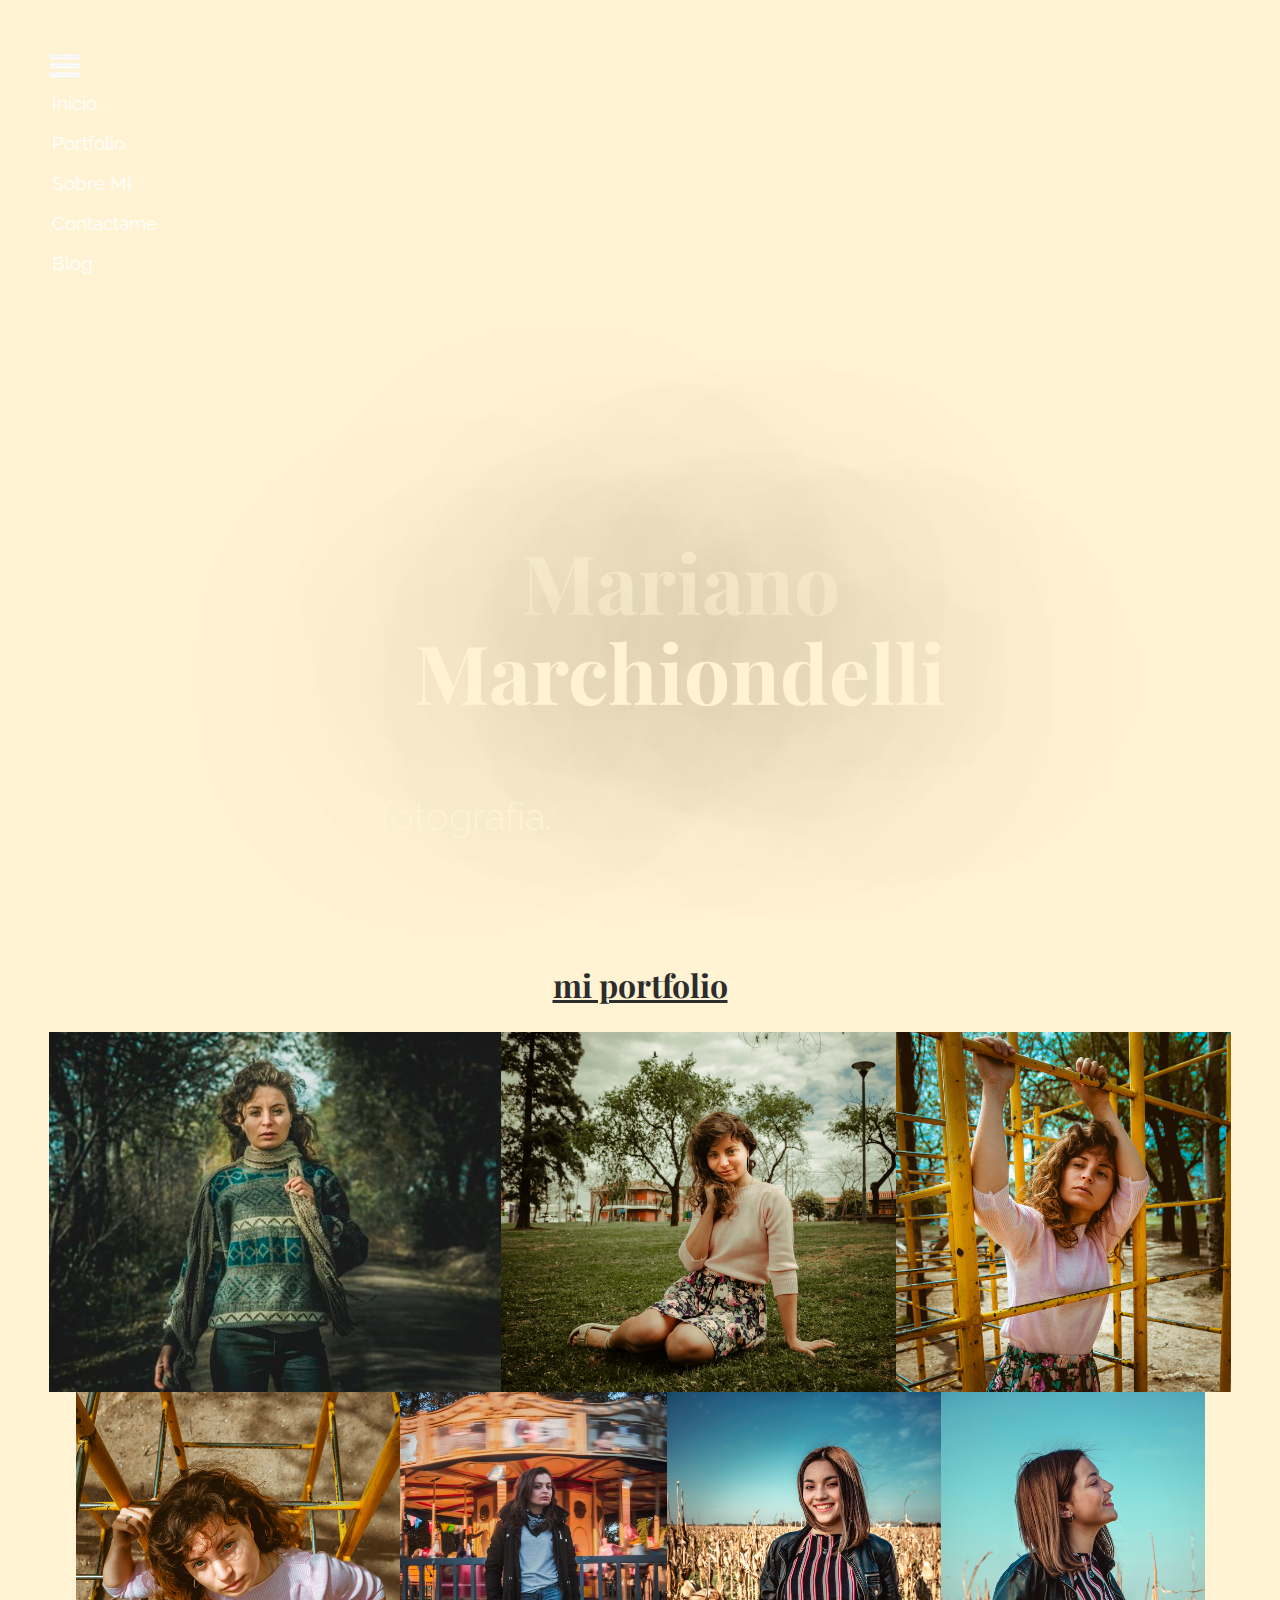
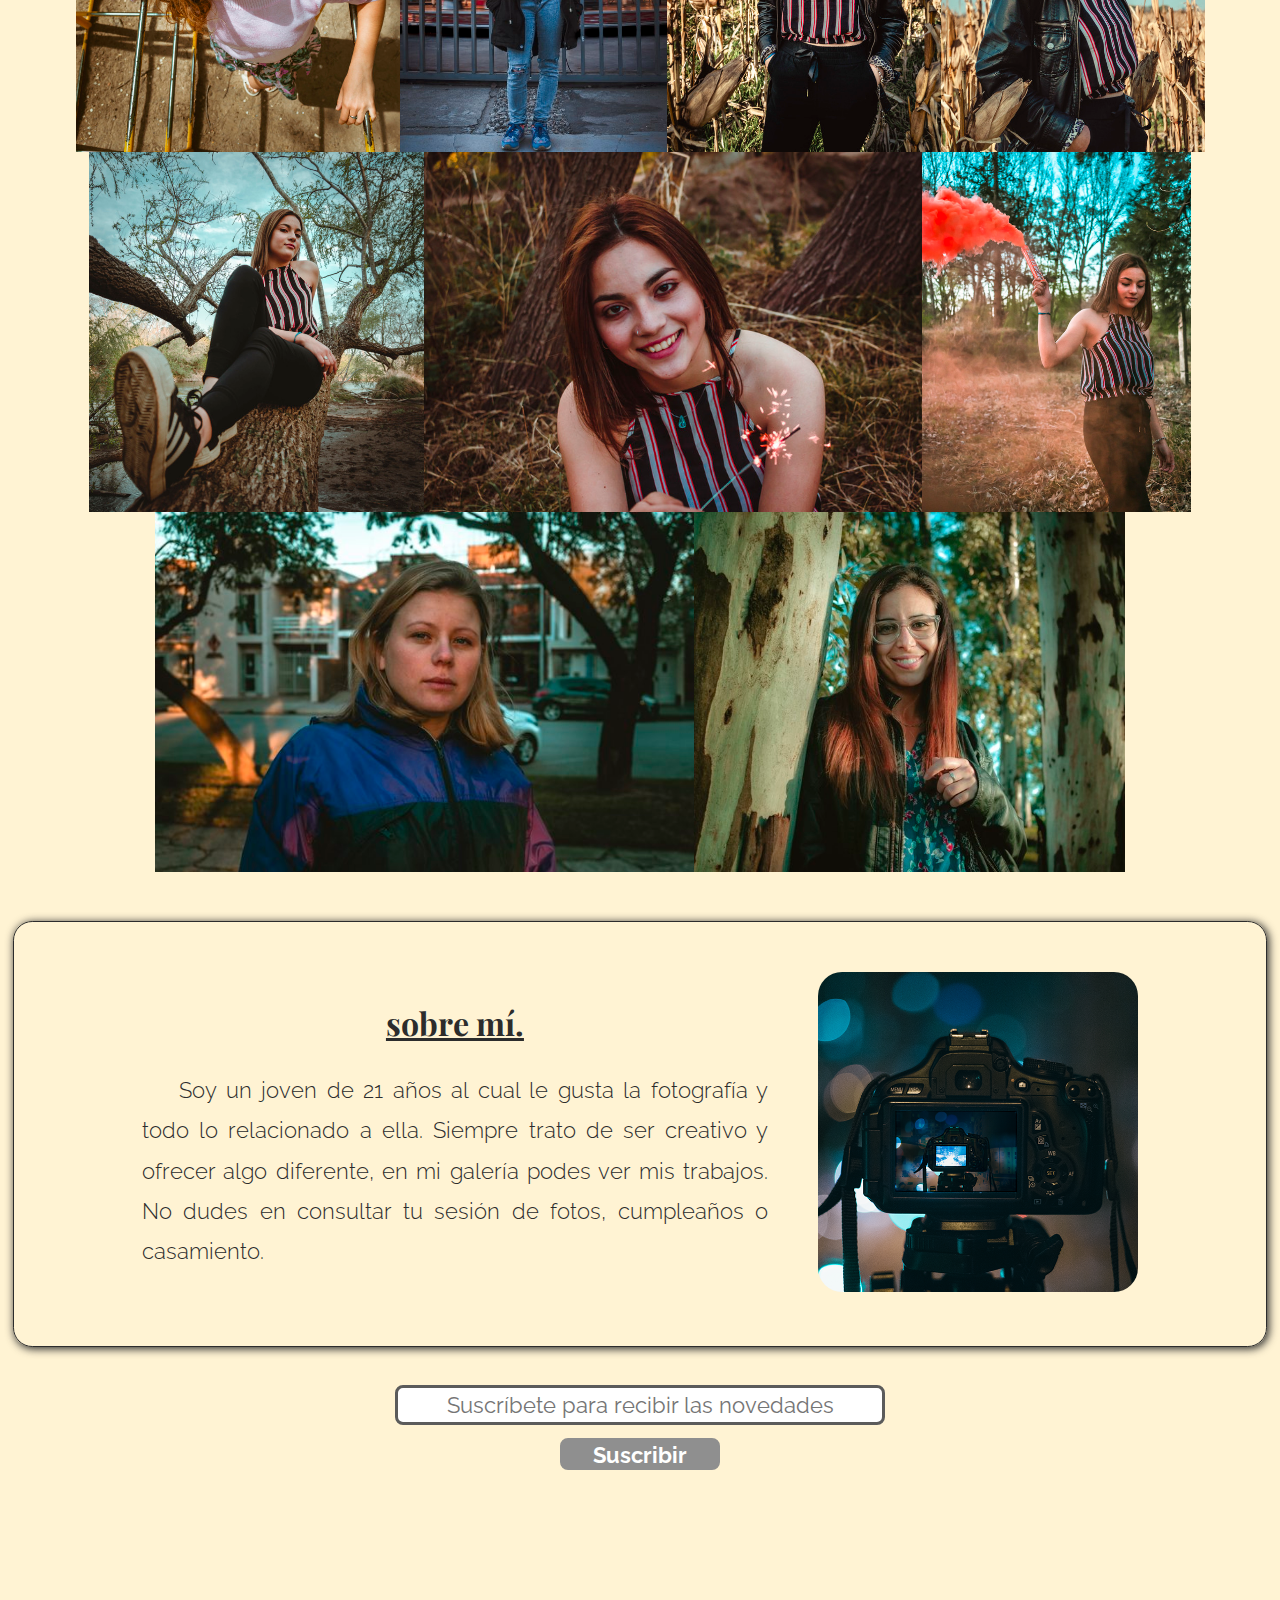
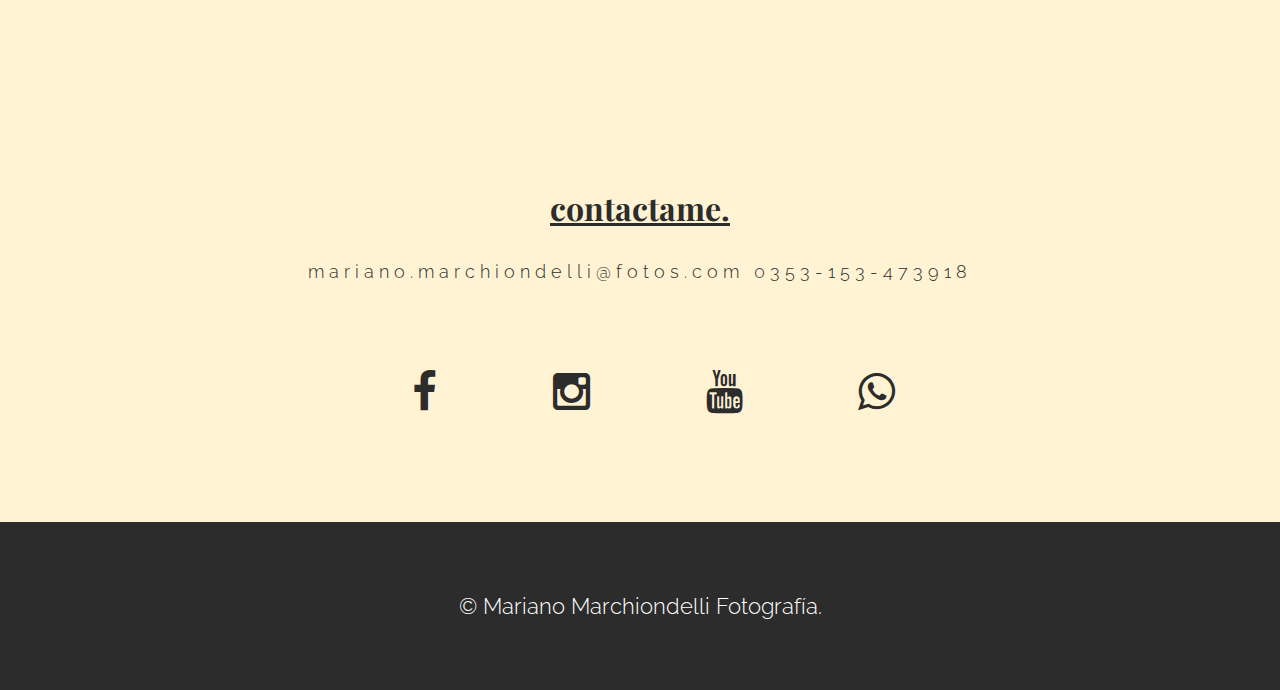
==== index.html @ 7f1e3f8c "my first commit" ====
<!DOCTYPE html> 
<html lang="en">
<head>
	<meta charset="utf-8" />
	<meta http-equiv="X-UA-Compatible" content="IE=edge">
	<meta name="viewport" content="width=device-width, initial-scale=1">
	<title>Marchiondelli Fotos</title>
	<link rel="stylesheet" type="text/css" href="style.css" />	
	<link href="css/font-awesome.min.css" rel="stylesheet"/>
	<link rel="shortcut icon" type="image/png" href="img/camera-icon.png"/>
</head>
<body>
	<section class="intro">
		<nav>
			<a href="#" id="menu-icon"></a>
			<ul>
				<li><a href="#home">Inicio</a></li>
				<li><a href="#port">Portfolio</a></li>
				<li><a href="#about">Sobre Mí</a></li>
				<li><a href="#contact">Contactame</a></li>
				<li><a href="#blog">Blog</a></li>
			</ul>
		</nav>
		<div class="inner">
			<div class="content">
				<h1>Mariano Marchiondelli</h1>
				<p>fotografía.</p>
			</div>
		</div>
	</section>
	<div class="clearfix"></div>
	<a name="port"></a>
	<h2>mi portfolio</h2>
	<div class="port">
		<section class="one-third-port">
			<a href="./Fotos/flor-1.jpg" target="_blank">
				<img src="./img/flor-1.jpg">
			</a>
		</section>
		<section class="one-third-port">
			<a href="./Fotos/flor-2.jpg" target="_blank">
				<img src="./img/flor-2.jpg">
			</a>
		</section>
		<section class="one-third-port">
			<a href="./Fotos/flor-3.jpg" target="_blank">
				<img src="./img/flor-3.jpg">
			</a>
		</section>
		<section class="one-third-port">
			<a href="./Fotos/flor-4.jpg" target="_blank">
				<img src="./img/flor-4.jpg">
			</a>
		</section>
		<section class="one-third-port">
			<a href="./Fotos/juli-1.jpg" target="_blank">
				<img src="./img/juli-1.jpg">
			</a>
		</section>
		<section class="one-third-port">
			<a href="./Fotos/colo-1.jpg" target="_blank">
				<img src="./img/colo-1.jpg">
			</a>
		</section>
		<section class="one-third-port">
			<a href="./Fotos/colo-2.jpg" target="_blank">
				<img src="./img/colo-2.jpg">
			</a>
		</section>
		<section class="one-third-port">
			<a href="./Fotos/colo-3.jpg" target="_blank">
				<img src="./img/colo-3.jpg">
			</a>
		</section>
		<section class="one-third-port">
			<a href="./Fotos/colo-4.jpg" target="_blank">
				<img src="./img/colo-4.jpg">
			</a>
		</section>
		<section class="one-third-port">
			<a href="./Fotos/colo-5.jpg" target="_blank">
				<img src="./img/colo-5.jpg">
			</a>
		</section>
		<section class="one-third-port">
			<a href="./Fotos/Yacky-1.jpg" target="_blank">
				<img src="./img/Yacky-1.jpg">
			</a>
		</section>
		<section class="one-third-port">
			<a href="./Fotos/lali-1.jpg" target="_blank">
				<img src="./img/lali-1.jpg">
			</a>
		</section>
	</div>
		<div class="clearfix"></div>
	<a name="about"></a>
	<div class="about"> 
		<section class="left-col">
			<h2>sobre mí.</h2>
			<p style="text-indent: 6%">Soy un joven de 21 años al cual le gusta la fotografía y todo lo relacionado a ella. Siempre trato de ser creativo y ofrecer algo diferente, en mi galería podes ver mis trabajos. No dudes en consultar tu sesión de fotos, cumpleaños o casamiento.</p>
		</section>
		<section class="sidebar">
			<img src=".\img\photography-2.png">
		</section>
	</div>

		<!-- Begin Mailchimp Signup Form -->
		
	<div class="formulario" id="mc_embed_signup">
		<form action="https://github.us18.list-manage.com/subscribe/post?u=84b46b2d395d38ef30db577af&amp;id=04b59bb161" method="post" id="mc-embedded-subscribe-form" name="mc-embedded-subscribe-form" class="validate" target="_blank" novalidate>
		    <div id="mc_embed_signup_scroll">
			
				<div class="mc-field-group flex">
					<label for="mce-EMAIL"></label>
					<input type="email" value="" placeholder="Suscríbete para recibir las novedades" name="EMAIL" class="required email" id="mce-EMAIL">
				</div>
				<div id="mce-responses" class="clear">
					<div class="response" id="mce-error-response" style="display:none"></div>
					<div class="response" id="mce-success-response" style="display:none"></div>
				</div>   
				 <!-- real people should not fill this in and expect good things - do not remove this or risk form bot signups-->
			    <div style="position: absolute; left: -5000px;" aria-hidden="true">
			    	<input type="text" name="b_84b46b2d395d38ef30db577af_04b59bb161" tabindex="-1" value="">
			    </div>
		    	<div class="clear flex">
		    		<input type="submit" value="Suscribir" name="subscribe" id="mc-embedded-subscribe" class="button">
		    	</div>
	    	</div>
		</form>
	</div>

<!--End mc_embed_signup-->

	<div class="clearfix"></div>
	<a name="contact"></a>
		<section class="parallax">
			<div class="parallax-inner"></div>
		</section>
	<div class="clearfix"></div>
	<h2>contactame.</h2>
	<section class="contact">
		<p><a href="mailto:mariano.marchiondelli@fotografia.com">mariano.marchiondelli@fotos.com</a> <br class="break"> 0353-153-473918</p>		
	</section>
	<div class="clearfix"></div>
	<footer>
		<ul class="social">
			<li><a href="https://www.facebook.com/MarianoMarchiondelliFotografia/" target="_blank"><i class="fa fa-facebook"></i></a></li>
			<li><a href="https://www.instagram.com/mariano.marchiondelli_ph/" target="_blank"><i class="fa fa-instagram"></i></a></li>
			<li><a href=""><i class="fa fa-youtube"></i></a></li>
			<li><a href="https://api.whatsapp.com/send?phone=+5493515929043&text=Consulta%20Fotografia"><i class="fa fa-whatsapp"></i></a></li>
		</ul>		
	</footer>
	<footer class="second">
		<p>&copy; Mariano Marchiondelli Fotografía.</p>
	</footer>
</body>
</html>
---- style.css ----
@import url('https://fonts.googleapis.com/css?family=Raleway');
@import url('https://fonts.googleapis.com/css?family=Playfair+Display:400,700');

html, body {
	margin: 0;
	padding: 0;
	height:100%;
	width: 100%;
	background-color: #fff3d3;
}
h2 {
	font-family: 'Playfair Display', serif;
	font-size: 200%;
	font-weight: 700;
	color: #2c2c2c;
	text-align: center;
	text-decoration: underline;
}
p {
	font-family: 'Raleway', serif;
	color: #2c2c2c;
	font-size: 140%;
	line-height: 180%;
	text-align: justify;
	font-weight: 300;
}
img {
	text-align: center;
	max-width: 100%;
	height: auto;
	width: auto;	
}
.intro {
	height: 100%;
	width: 100%;
	margin: auto;
	background: url('./Fotos/lali-2.jpg') no-repeat 50% 50%/cover;
	display: table;
	top: 0;
}
.intro .inner {
	display: table-cell;
	vertical-align: bottom;
	width: 100%;
	max-width: none;
}
.content {
	max-width: 600px;
	margin: auto;
}
h1 {
	font-family: 'Playfair Display', serif;
	font-size: 300%;
	font-weight: 700;
	color: #fff3d3;
	text-align: center;
	padding: 2%;
	text-shadow: 0px 0px 250px #000;
}
.content p {
	color: #fff3d3;	
}
.inner {
	max-width: 600px;
	margin: auto;
	font-size: 170%;
	line-height: 1.1;
	padding: 10px;
}
	/*---Barra de navegación---*/
nav {
	float: left;
	padding: 5% 5% 0 0;
	height: 50px;
}
nav ul {
	list-style: none;
	float: left;
}
nav ul li {
	font-family: 'Raleway', serif;
	font-size: 120%;
}
nav ul li a {
	color: #fff;
	text-decoration: none;	
}
nav ul li a:hover {
	text-decoration: underline;
}
nav ul, nav:active ul {
	display: none;
	left: 45px;
	top: 60px;
	padding: 8px 0;
	width: 20%;
	z-index: 1000;
}
nav li {
	width: 100%;
	padding: 8px 0 10px 7px;
	margin: 0;
}
nav:hover ul {
	display: block;
	position: absolute;
}
#menu-icon {
	width: 30px;
	height: 26px;
	background: url(img/nav-icon.png) center;
	display: inline-block;
	margin: 50px 0 0 50px;
}
/*---fin del navegador---*/

.port {
	display: flex;
    flex-wrap: wrap;
    justify-content: center;
}
.about {
	display: flex;
    justify-content: center;
    align-items: center;
    border: .1rem solid #2c2c2c;
    border-radius: 1.2rem;
    margin: 1%;
    box-shadow: 0.1rem 0.1rem 0.5rem #2c2c2c
}
.left-col {
	width: 50%;
	margin: 4% 0 4% 4%;	
}
.sidebar {
	margin: 4%;
}
.sidebar img {
	width: auto;
    height: 20rem;
    border-radius: 1.5rem;
}
.one-third-port {
	vertical-align: middle;
	justify-content: center;
}
.one-third-port:hover {
	opacity: .6;
}
.one-third-port a img {
	height: 40vh;
	display: block;
}
.flex {
	display: flex;
	justify-content: center;
}
.email {
	width: 30rem;
    height: 2rem;
    border-radius: .5rem;
    border: .2rem solid #5b5b5b;
    text-align: center;
    margin: 2% 0 1%;
    font-family: 'Raleway';
    font-size: 140%;
}
.button {
	color: #fff;
    width: 10rem;
    height: 2rem;
    border-radius: .5rem;
    border: .2rem solid #8f8f8f;
    text-align: center;
    font-size: 140%;
    background: #8f8f8f;
    font-family: 'Raleway';
    font-weight: 700;
}
.contact p {
	text-align: center;
	letter-spacing: 5px;
	font-size: 110%;
}
.contact a {
	color: #2c2c2c;
	text-decoration: none;
}
.break {
	display: none;
}
.clearfix {
	clear: both;
	height: 4%;
}
.parallax {
	background: url(https://images.pexels.com/photos/699782/pexels-photo-699782.jpeg?auto=compress&cs=tinysrgb&h=650&w=940) repeat fixed 100%;
	opacity: .5;
}
.parallax-inner {
	padding-top: 17%
}
.social {
	list-style: none;
	text-align: center;	
}
.social li {
	display: inline;
}
.social i {
	font-size: 270%;
	margin: 1% 5% 7% 4%;
	color: #2c2c2c;
}
.social i:hover {
	color: #606060;
}
footer.second {
	background-color: #2c2c2c;
}
footer.second p {
	color: #fff;
	text-align: center;
	padding: 5%;
}
@media screen and (max-width: 768px) {
	#menu-icon {
		margin: 26px 0 0 26px;
	}
	nav ul, nav:active ul {
		padding: 8px 0;
		left: 23px;
		top: 34px;
		width: 50%;
	}
	.inner {
		font-size: 120%;
	}
	.content h1 {
		font-size: 180%;
	}
	p {
		font-size: 120%;
	}
	h2 {
		font-size: 160%;
	}
	.about {
		flex-direction: column;
	}
	.left-col {
		width: 96%;
		margin: 0 0 3% 0;
		padding: 0 2%;		
	}
	.sidebar {
		width: 96%;
		margin: 0 auto;
		text-align: center;
	}
	img {
		padding: 2% 0;
	}
	.one-third-port a img {
		height: auto;
	}
	.contact p {
		font-size: .8rem;
	}
}
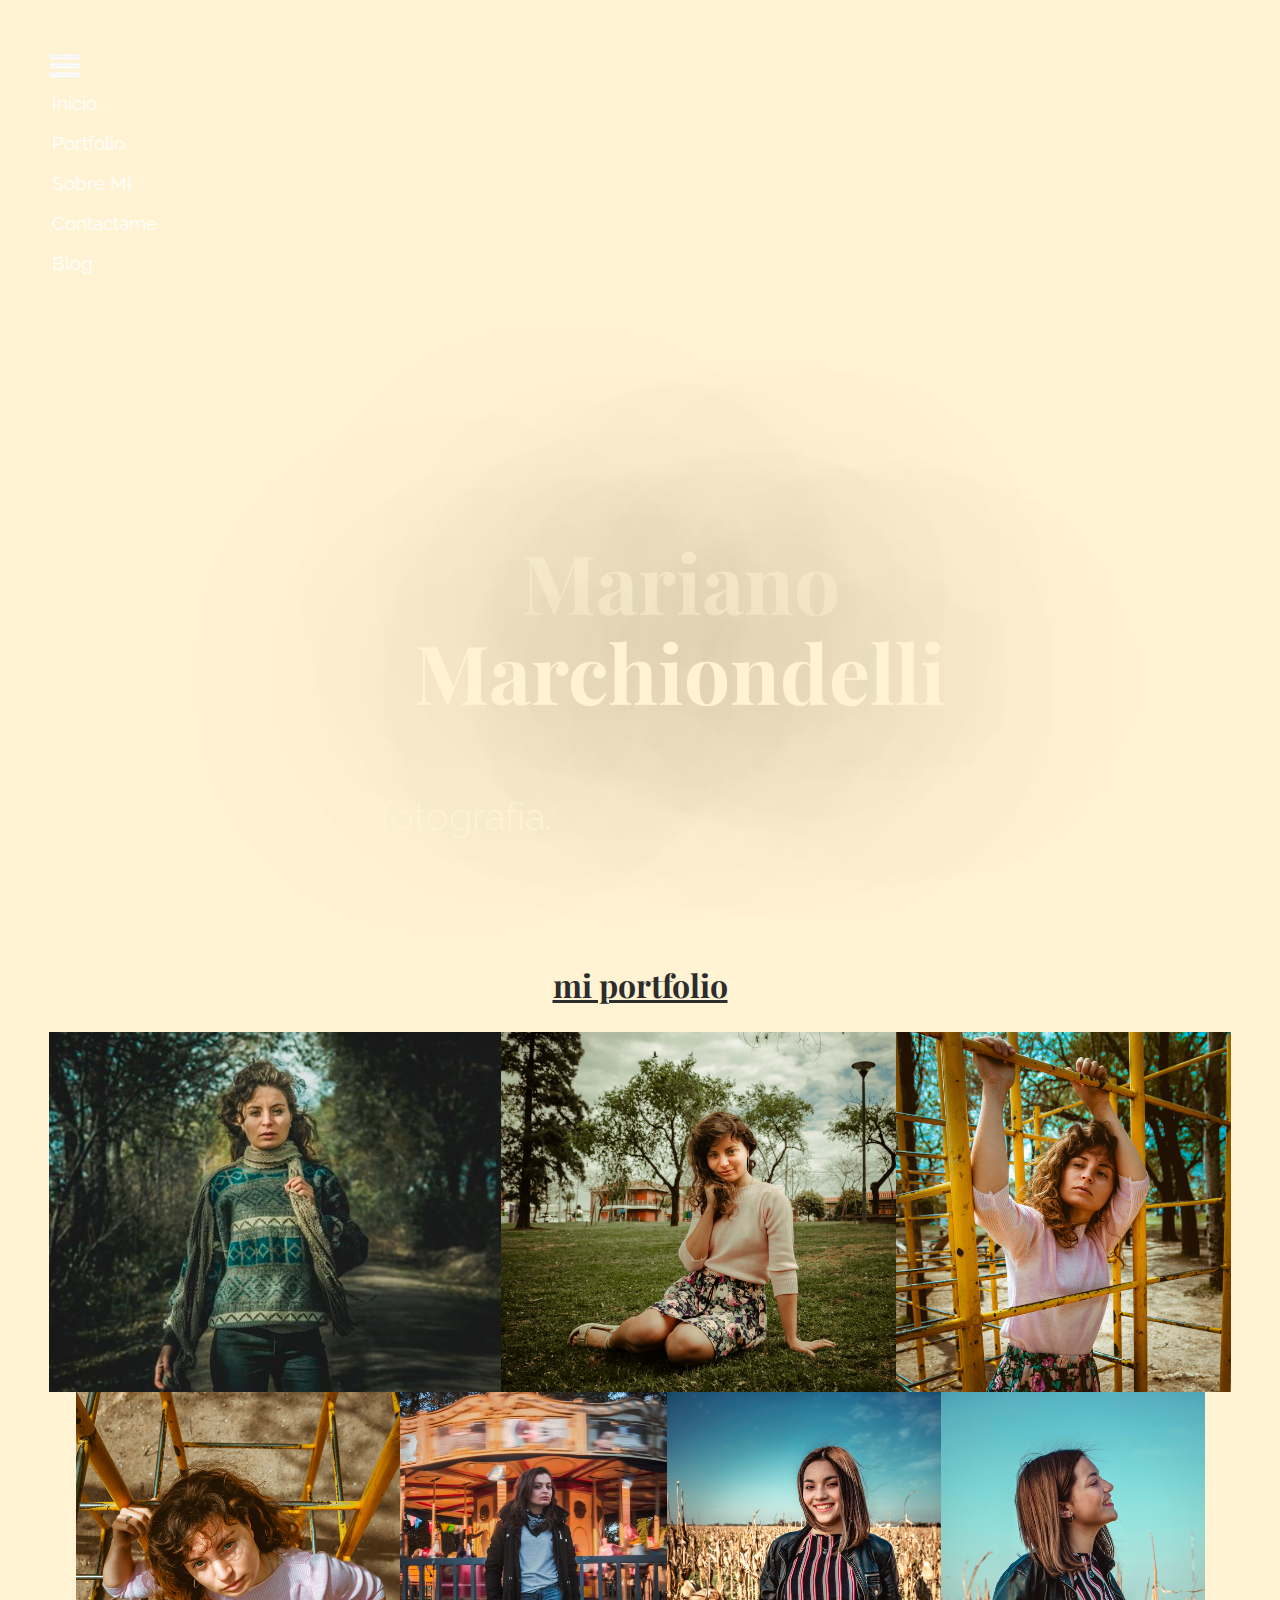
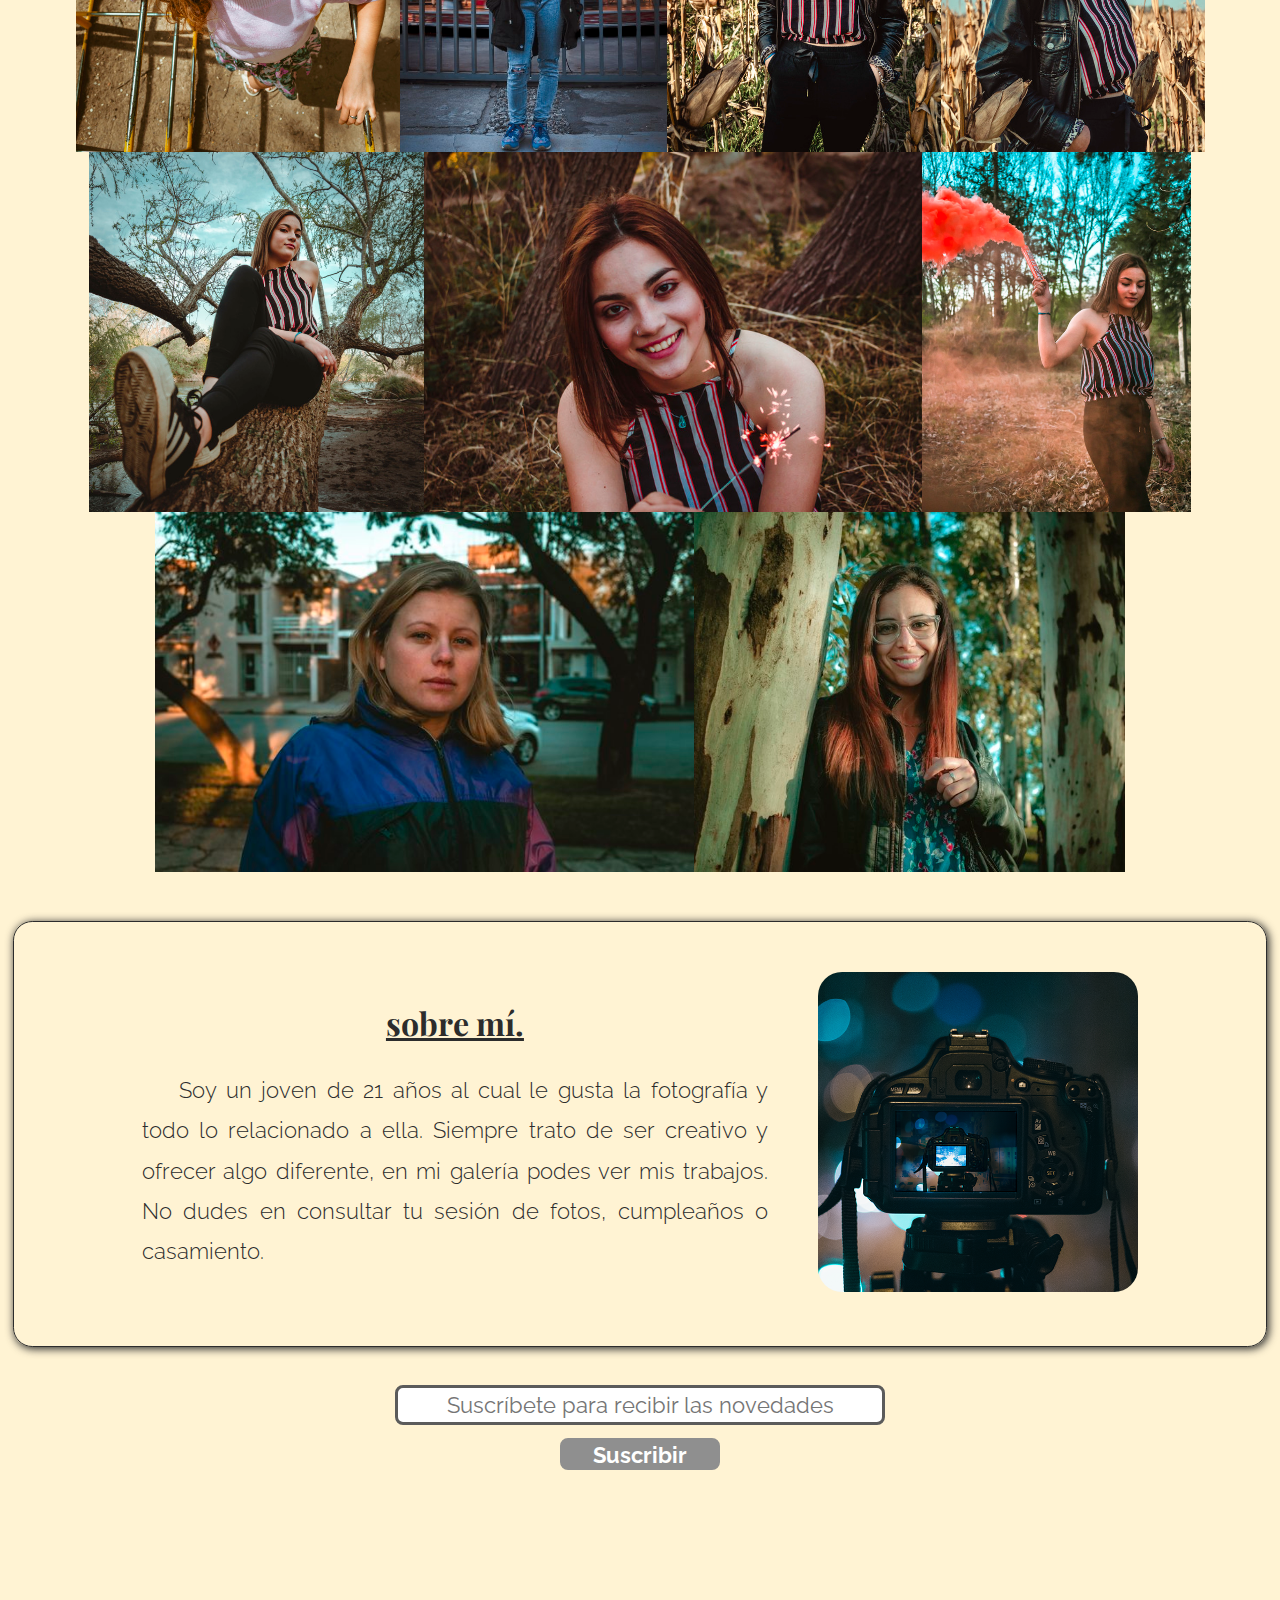
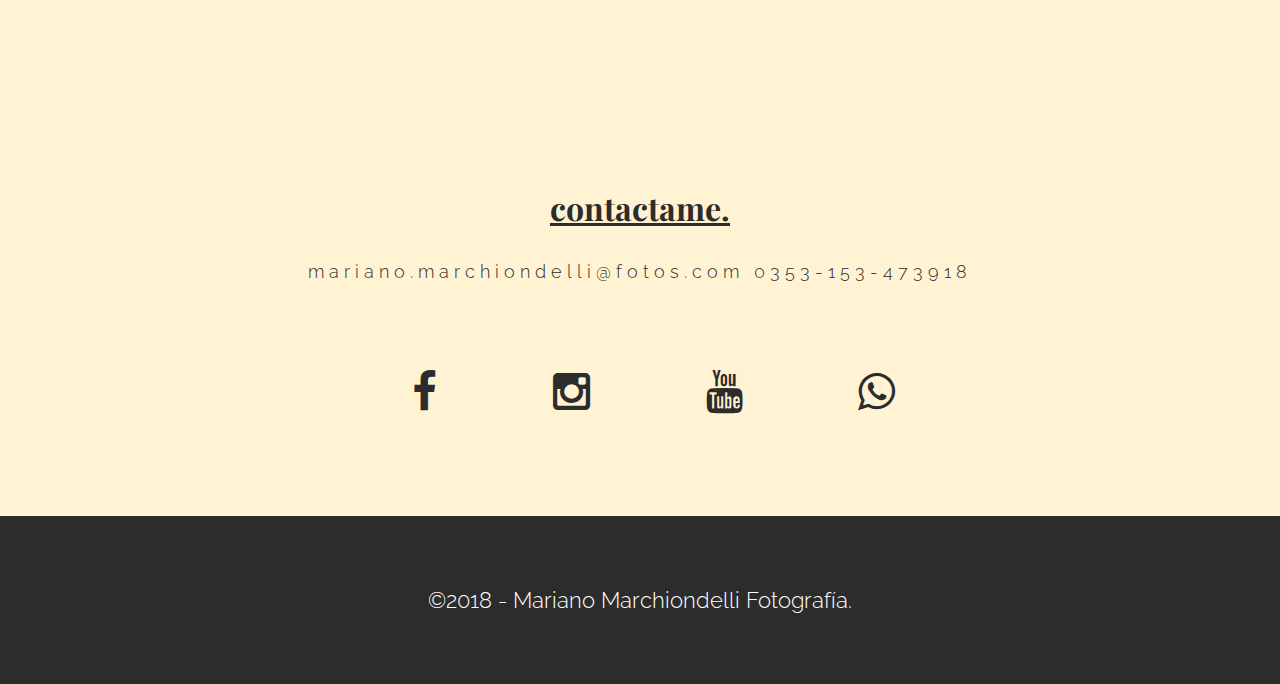
==== commit f0a73f9e: "probando el cosito de wspp" ====
--- a/index.html
+++ b/index.html
@@ -148,11 +148,11 @@
 			<li><a href="https://www.facebook.com/MarianoMarchiondelliFotografia/" target="_blank"><i class="fa fa-facebook"></i></a></li>
 			<li><a href="https://www.instagram.com/mariano.marchiondelli_ph/" target="_blank"><i class="fa fa-instagram"></i></a></li>
 			<li><a href=""><i class="fa fa-youtube"></i></a></li>
-			<li><a href="https://api.whatsapp.com/send?phone=+5493515929043&text=Consulta%20Fotografia"><i class="fa fa-whatsapp"></i></a></li>
+			<li><a href="https://api.whatsapp.com/send?phone=5493533473918&text=Hola%2C%20quisiera%20consultarte%20por%20el%20servicio%20de%20fotografía"><i class="fa fa-whatsapp"></i></a></li>
 		</ul>		
 	</footer>
 	<footer class="second">
-		<p>&copy; Mariano Marchiondelli Fotografía.</p>
+		<p>&copy;2018 - Mariano Marchiondelli Fotografía.</p>
 	</footer>
 </body>
 </html>--- a/style.css
+++ b/style.css
@@ -222,6 +222,7 @@
 	color: #fff;
 	text-align: center;
 	padding: 5%;
+	margin: 0;
 }
 @media screen and (max-width: 768px) {
 	#menu-icon {
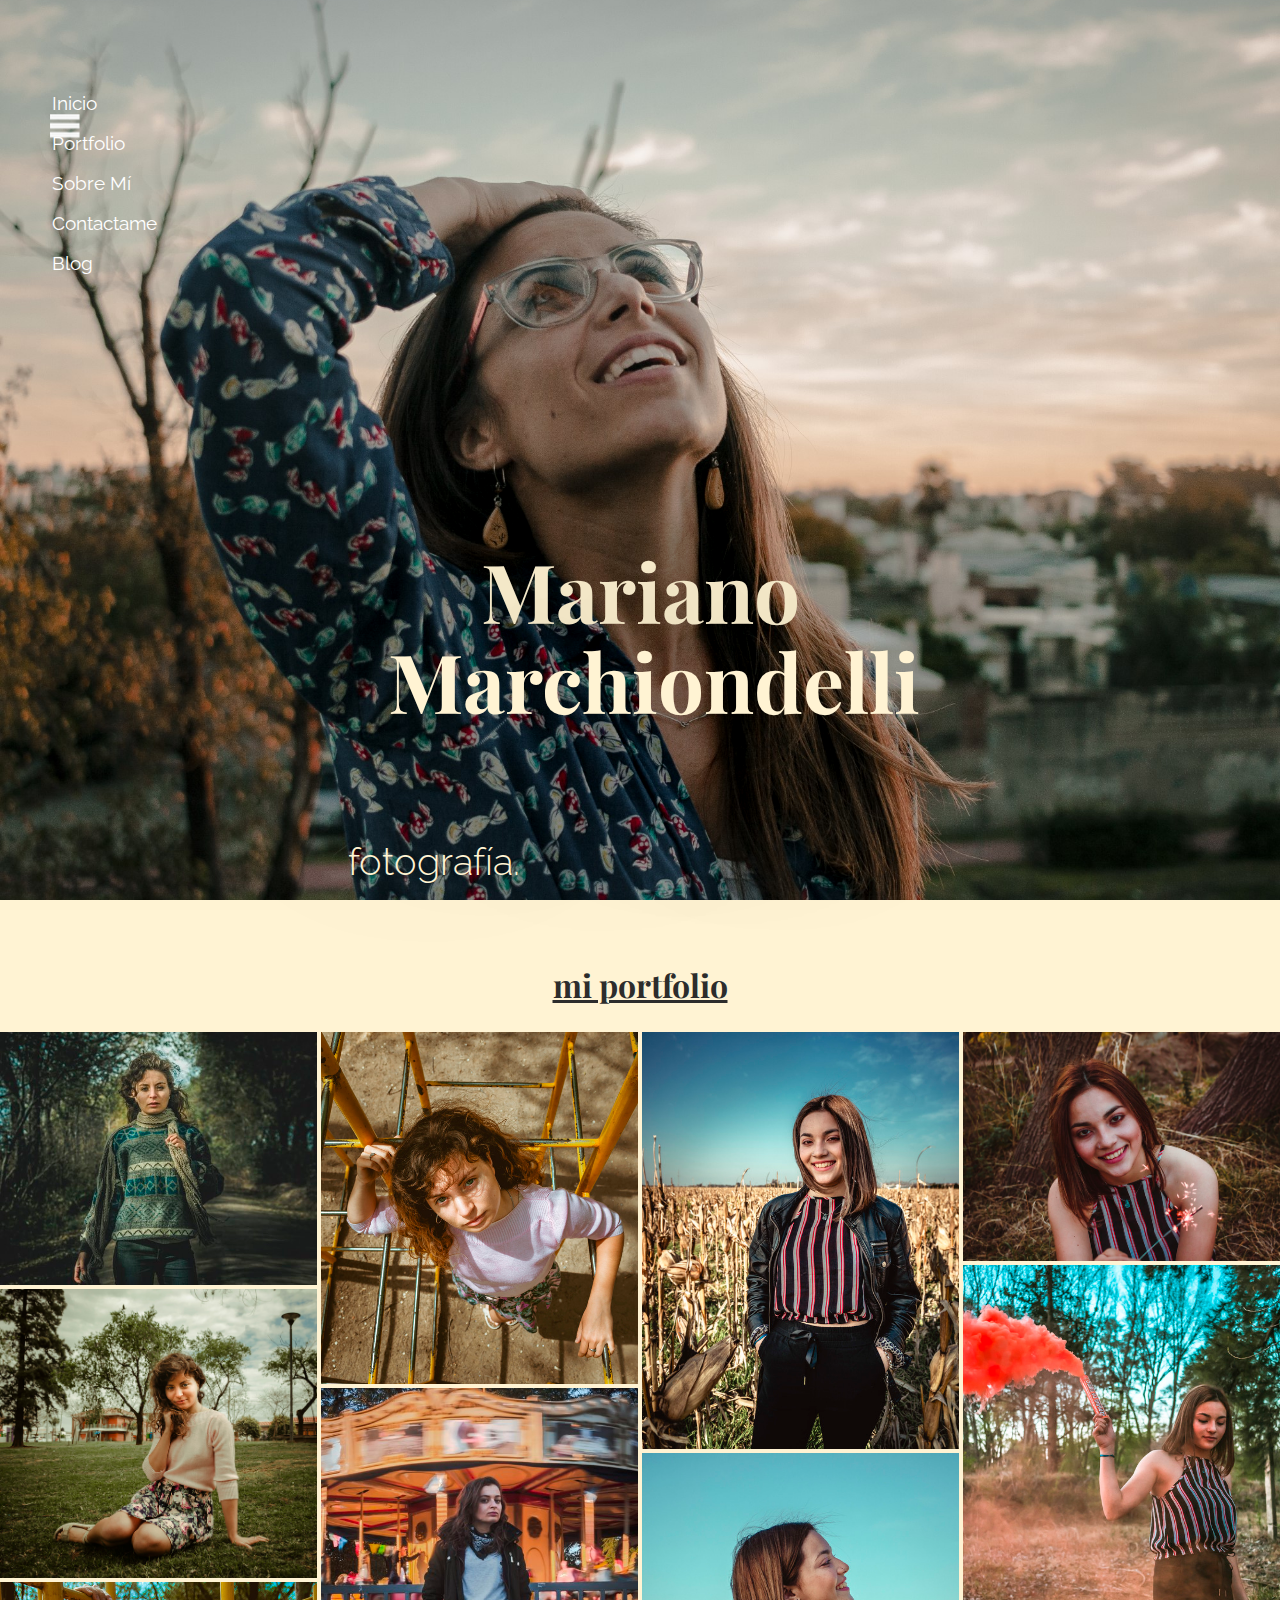
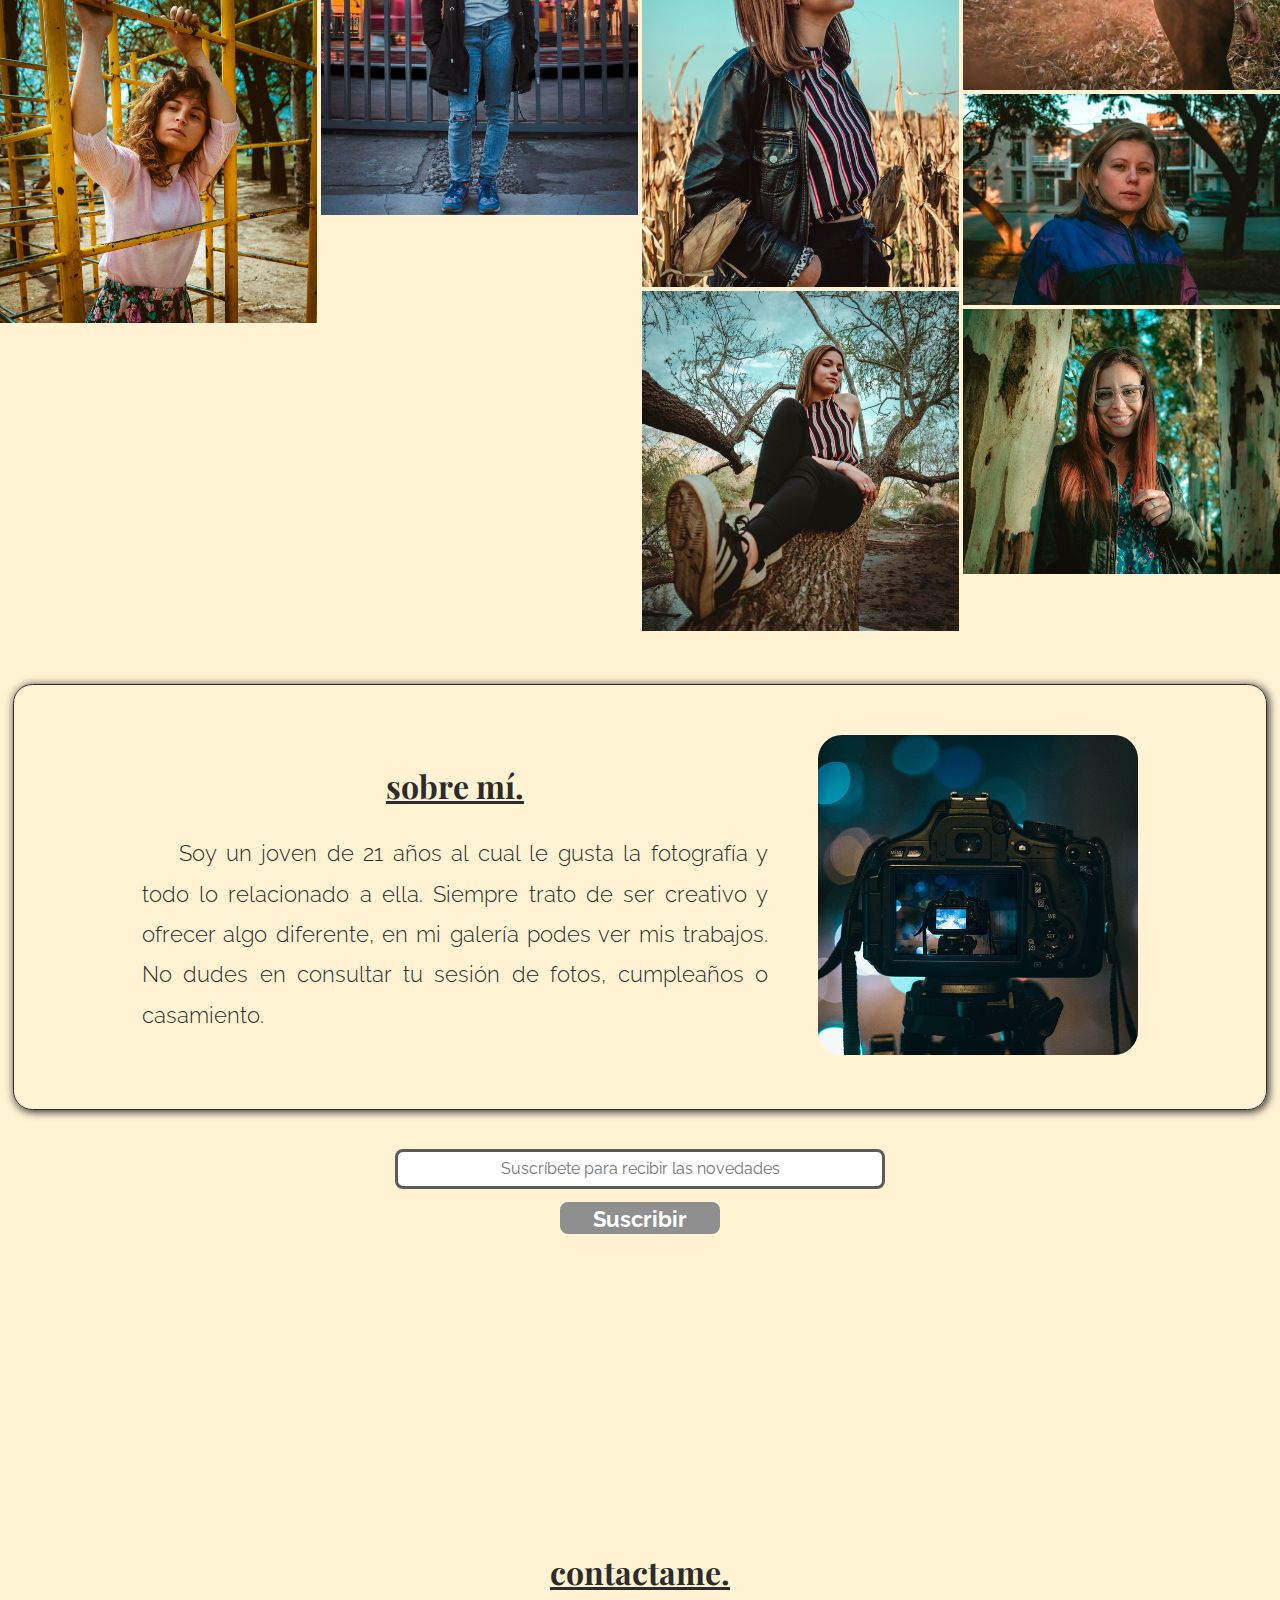
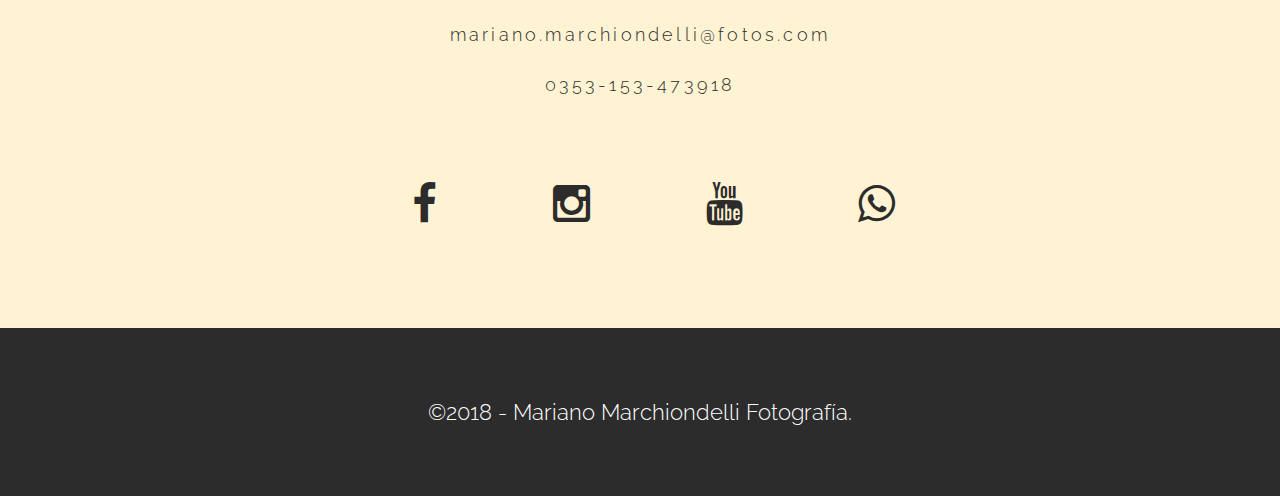
==== commit 821c7953: "portfolio - h1 - parallax - hero" ====
--- a/index.html
+++ b/index.html
@@ -31,7 +31,7 @@
 	<div class="clearfix"></div>
 	<a name="port"></a>
 	<h2>mi portfolio</h2>
-	<div class="port">
+	<div class="grid">		
 		<section class="one-third-port">
 			<a href="./Fotos/flor-1.jpg" target="_blank">
 				<img src="./img/flor-1.jpg">
@@ -46,7 +46,7 @@
 			<a href="./Fotos/flor-3.jpg" target="_blank">
 				<img src="./img/flor-3.jpg">
 			</a>
-		</section>
+		</section>		
 		<section class="one-third-port">
 			<a href="./Fotos/flor-4.jpg" target="_blank">
 				<img src="./img/flor-4.jpg">
@@ -140,7 +140,8 @@
 	<div class="clearfix"></div>
 	<h2>contactame.</h2>
 	<section class="contact">
-		<p><a href="mailto:mariano.marchiondelli@fotografia.com">mariano.marchiondelli@fotos.com</a> <br class="break"> 0353-153-473918</p>		
+		<p><a href="mailto:mariano.marchiondelli@fotografia.com">mariano.marchiondelli@fotos.com</a></p>
+			<p>0353-153-473918</p>		
 	</section>
 	<div class="clearfix"></div>
 	<footer>
@@ -148,7 +149,7 @@
 			<li><a href="https://www.facebook.com/MarianoMarchiondelliFotografia/" target="_blank"><i class="fa fa-facebook"></i></a></li>
 			<li><a href="https://www.instagram.com/mariano.marchiondelli_ph/" target="_blank"><i class="fa fa-instagram"></i></a></li>
 			<li><a href=""><i class="fa fa-youtube"></i></a></li>
-			<li><a href="https://api.whatsapp.com/send?phone=5493533473918&text=Hola%2C%20quisiera%20consultarte%20por%20el%20servicio%20de%20fotografía"><i class="fa fa-whatsapp"></i></a></li>
+			<li><a href="https://web.whatsapp.com/send?phone=5493533473918&text=Hola%2C%20quisiera%20consultarte%20por%20el%20servicio%20de%20fotografía"><i class="fa fa-whatsapp"></i></a></li>
 		</ul>		
 	</footer>
 	<footer class="second">
--- a/style.css
+++ b/style.css
@@ -34,12 +34,12 @@
 	height: 100%;
 	width: 100%;
 	margin: auto;
-	background: url('./Fotos/lali-2.jpg') no-repeat 50% 50%/cover;
+	background: url(./img/lali-2.jpg) no-repeat 50% 50%/cover;
 	display: table;
 	top: 0;
 }
 .intro .inner {
-	display: table-cell;
+	display: table-footer-group;
 	vertical-align: bottom;
 	width: 100%;
 	max-width: none;
@@ -54,11 +54,12 @@
 	font-weight: 700;
 	color: #fff3d3;
 	text-align: center;
-	padding: 2%;
+	padding: 8%;
 	text-shadow: 0px 0px 250px #000;
 }
 .content p {
 	color: #fff3d3;	
+	margin: 0 .5rem .2rem;
 }
 .inner {
 	max-width: 600px;
@@ -140,6 +141,10 @@
     height: 20rem;
     border-radius: 1.5rem;
 }
+.grid {
+	column-count: 4;
+	column-gap: .23rem;
+}
 .one-third-port {
 	vertical-align: middle;
 	justify-content: center;
@@ -148,8 +153,8 @@
 	opacity: .6;
 }
 .one-third-port a img {
-	height: 40vh;
-	display: block;
+	display: inline-block;
+	padding: 0;
 }
 .flex {
 	display: flex;
@@ -163,7 +168,7 @@
     text-align: center;
     margin: 2% 0 1%;
     font-family: 'Raleway';
-    font-size: 140%;
+    font-size: 1rem;
 }
 .button {
 	color: #fff;
@@ -179,7 +184,7 @@
 }
 .contact p {
 	text-align: center;
-	letter-spacing: 5px;
+	letter-spacing: .2rem;
 	font-size: 110%;
 }
 .contact a {
@@ -194,7 +199,7 @@
 	height: 4%;
 }
 .parallax {
-	background: url(https://images.pexels.com/photos/699782/pexels-photo-699782.jpeg?auto=compress&cs=tinysrgb&h=650&w=940) repeat fixed 100%;
+	background: url(./img/parallax.jpeg) repeat fixed 100%;
 	opacity: .5;
 }
 .parallax-inner {
@@ -224,7 +229,27 @@
 	padding: 5%;
 	margin: 0;
 }
-@media screen and (max-width: 768px) {
+@media screen and (min-width: 800px) and (max-width: 910px) {
+	.content h1 {
+		font-size: 250%;
+	}
+	.grid {
+		column-count: 3;
+	}	
+}
+@media screen and (min-width: 481px) and (max-width: 800px) {
+	
+	.content h1 {
+		font-size: 220%;
+	}
+	.grid {
+		column-count: 2;
+	}
+}
+@media screen and (max-width: 480px) {
+	.grid {
+		column-count: 1;
+	}
 	#menu-icon {
 		margin: 26px 0 0 26px;
 	}
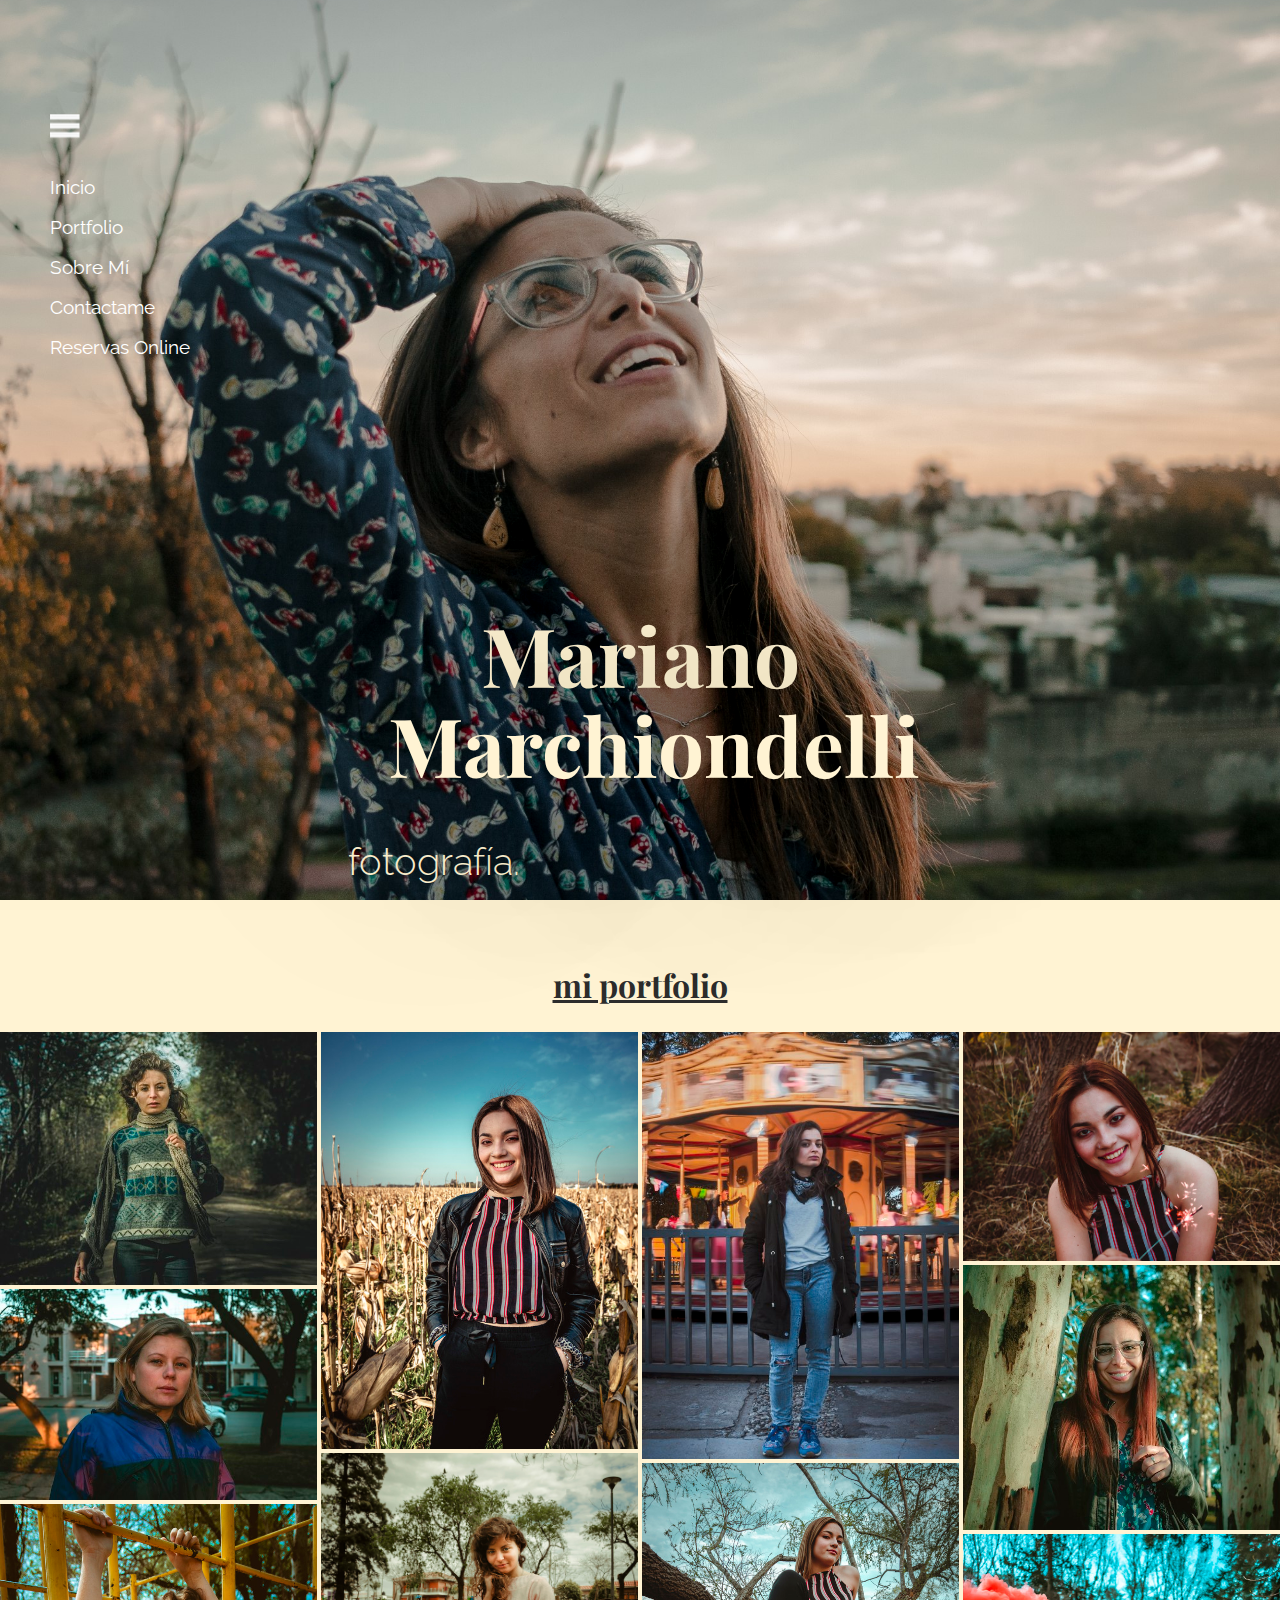
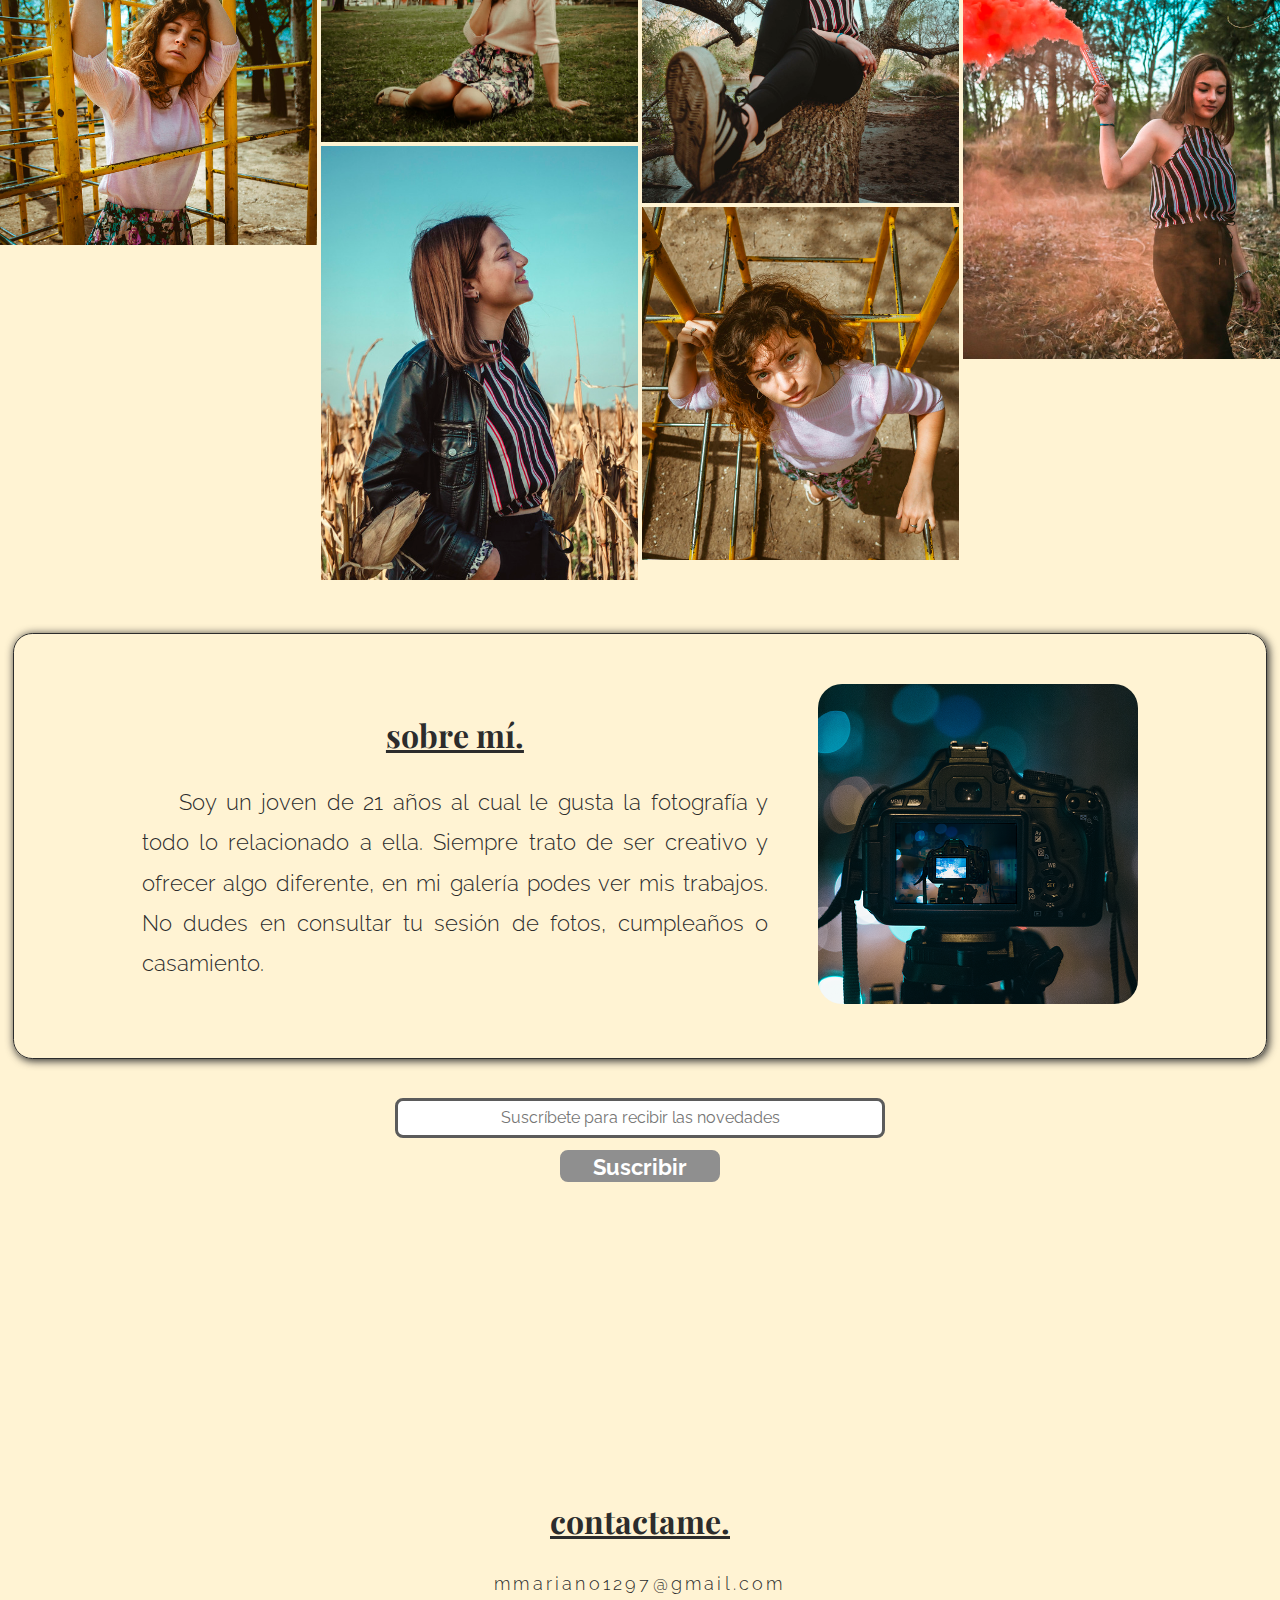
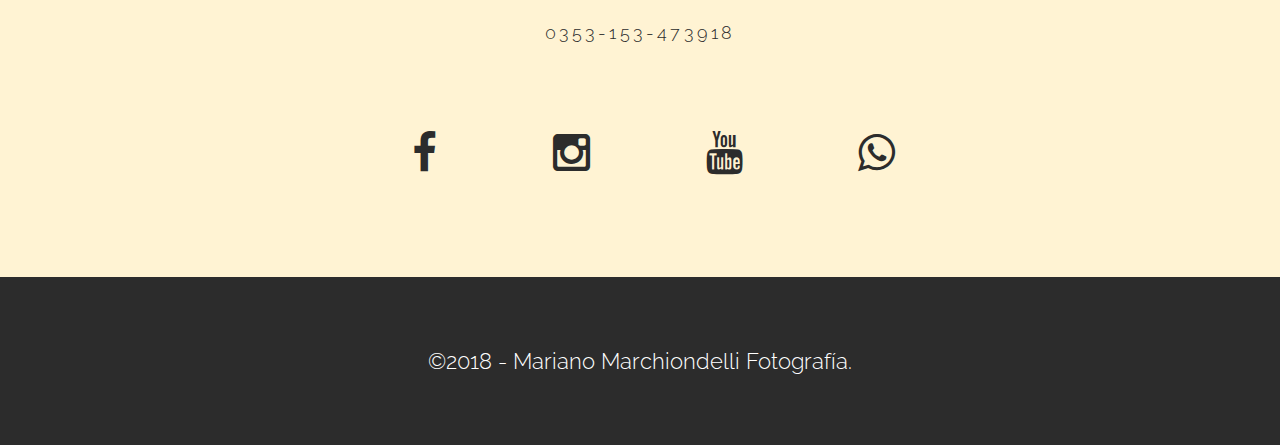
==== commit abf5c7ba: "online-reservations" ====
--- a/index.html
+++ b/index.html
@@ -1,159 +1,189 @@
 <!DOCTYPE html> 
 <html lang="en">
-<head>
-	<meta charset="utf-8" />
-	<meta http-equiv="X-UA-Compatible" content="IE=edge">
-	<meta name="viewport" content="width=device-width, initial-scale=1">
-	<title>Marchiondelli Fotos</title>
-	<link rel="stylesheet" type="text/css" href="style.css" />	
-	<link href="css/font-awesome.min.css" rel="stylesheet"/>
-	<link rel="shortcut icon" type="image/png" href="img/camera-icon.png"/>
-</head>
-<body>
-	<section class="intro">
-		<nav>
-			<a href="#" id="menu-icon"></a>
-			<ul>
-				<li><a href="#home">Inicio</a></li>
-				<li><a href="#port">Portfolio</a></li>
-				<li><a href="#about">Sobre Mí</a></li>
-				<li><a href="#contact">Contactame</a></li>
-				<li><a href="#blog">Blog</a></li>
-			</ul>
-		</nav>
-		<div class="inner">
-			<div class="content">
-				<h1>Mariano Marchiondelli</h1>
-				<p>fotografía.</p>
+	<head>
+		<meta charset="utf-8" />
+		<meta http-equiv="X-UA-Compatible" content="IE=edge">
+		<meta name="viewport" content="width=device-width, initial-scale=1">
+		<title>Marchiondelli Fotos</title>
+		<link rel="stylesheet" type="text/css" href="./css/style.css" />
+		<link rel="stylesheet" type="text/css" href="./css/nav.css" />		
+		<link rel="stylesheet" type="text/css" href="./css/footer.css" />		
+		<link href="css/font-awesome.min.css" rel="stylesheet"/>
+		<link rel="shortcut icon" type="image/png" href="img/camera-icon.png"/>
+		</head>
+	<body>
+		<section class="intro">
+			<nav>
+				<a href="#" id="menu-icon"></a>
+				<ul>
+					<li><a href="#home">Inicio</a></li>
+					<li><a href="#port">Portfolio</a></li>
+					<li><a href="#about">Sobre Mí</a></li>
+					<li><a href="#contact">Contactame</a></li>
+					<li><a id="reservations" style="cursor: pointer;" onclick="openReserv()">Reservas Online</a></li>
+				</ul>
+			</nav>
+			<div class="inner">
+				<div class="content">
+					<h1>Mariano Marchiondelli</h1>
+					<p>fotografía.</p>
+				</div>
 			</div>
+		</section>
+			<div id="online-reservation" class="hidden">
+				<div class="my-services  flex">
+					<div class="service">
+						<img id="casamientos-img" class="service-img" src="./img/casamientos.jpg">
+						<h3 class="service-name">Casamientos</h3>
+						<p class="center">1h | Primer reunión</p>
+						<button class="lets-talk">Haz tu Reserva</button>
+					</div>
+					<div class="service">
+						<img id="parejas-img" class="service-img" src="./img/parejas.jpg">
+						<h3 class="service-name">Parejas</h3>
+						<p class="center">1h | Primer reunión</p>
+						<button class="lets-talk">Haz tu Reserva</button>
+					</div>
+					<div class="service">
+						<img id="international-img" class="service-img" src="./img/bodas.jpg">
+						<h3 class="service-name">Internacionales</h3>
+						<p class="center">1h | Primer reunión</p>
+						<button class="lets-talk">Haz tu Reserva</button>
+					</div>
+					<div  id="closeReserv"  onclick="closeReserv()" class="close-reserv hidden">
+						<i class="fa fa-close"></i>
+					</div>				
+				</div>			
+			</div>		
+		<div class="clearfix"></div>
+		<a name="port"></a>
+		<h2>mi portfolio</h2>
+		<div class="grid">		
+			<section class="one-third-port">
+				<a href="./Fotos/flor-1.jpg" target="_blank">
+					<img src="./img/flor-1.jpg">
+				</a>
+			</section>
+			<section class="one-third-port">
+				<a href="./Fotos/Yacky-1.jpg" target="_blank">
+					<img src="./img/Yacky-1.jpg">
+				</a>
+			</section>
+			<section class="one-third-port">
+				<a href="./Fotos/flor-3.jpg" target="_blank">
+					<img src="./img/flor-3.jpg">
+				</a>
+			</section>		
+			<section class="one-third-port">
+				<a href="./Fotos/colo-1.jpg" target="_blank">
+					<img src="./img/colo-1.jpg">
+				</a>
+			</section>
+			<section class="one-third-port">
+				<a href="./Fotos/flor-2.jpg" target="_blank">
+					<img src="./img/flor-2.jpg">
+				</a>
+			</section>
+			<section class="one-third-port">
+				<a href="./Fotos/colo-2.jpg" target="_blank">
+					<img src="./img/colo-2.jpg">
+				</a>
+			</section>
+			<section class="one-third-port">
+				<a href="./Fotos/juli-1.jpg" target="_blank">
+					<img src="./img/juli-1.jpg">
+				</a>
+			</section>
+			<section class="one-third-port">
+				<a href="./Fotos/colo-3.jpg" target="_blank">
+					<img src="./img/colo-3.jpg">
+				</a>
+			</section>
+			<section class="one-third-port">
+				<a href="./Fotos/flor-4.jpg" target="_blank">
+					<img src="./img/flor-4.jpg">
+				</a>
+			</section>
+			<section class="one-third-port">
+				<a href="./Fotos/colo-4.jpg" target="_blank">
+					<img src="./img/colo-4.jpg">
+				</a>
+			</section>
+			<section class="one-third-port">
+				<a href="./Fotos/lali-1.jpg" target="_blank">
+					<img src="./img/lali-1.jpg">
+				</a>
+			</section>
+
+			<section class="one-third-port">
+				<a href="./Fotos/colo-5.jpg" target="_blank">
+					<img src="./img/colo-5.jpg">
+				</a>
+			</section>		
+			</div>
+			<div class="clearfix"></div>
+		<a name="about"></a>
+		<div class="about"> 
+			<section class="left-col">
+				<h2>sobre mí.</h2>
+				<p style="text-indent: 6%">Soy un joven de 21 años al cual le gusta la fotografía y todo lo relacionado a ella. Siempre trato de ser creativo y ofrecer algo diferente, en mi galería podes ver mis trabajos. No dudes en consultar tu sesión de fotos, cumpleaños o casamiento.</p>
+			</section>
+			<section class="sidebar">
+				<img src=".\img\photography-2.png">
+			</section>
 		</div>
-	</section>
-	<div class="clearfix"></div>
-	<a name="port"></a>
-	<h2>mi portfolio</h2>
-	<div class="grid">		
-		<section class="one-third-port">
-			<a href="./Fotos/flor-1.jpg" target="_blank">
-				<img src="./img/flor-1.jpg">
-			</a>
+
+			<!-- Begin Mailchimp Signup Form -->
+			
+		<div class="formulario" id="mc_embed_signup">
+			<form action="https://github.us18.list-manage.com/subscribe/post?u=84b46b2d395d38ef30db577af&amp;id=04b59bb161" method="post" id="mc-embedded-subscribe-form" name="mc-embedded-subscribe-form" class="validate" target="_blank" novalidate>
+			    <div id="mc_embed_signup_scroll">
+				
+					<div class="mc-field-group flex">
+						<label for="mce-EMAIL"></label>
+						<input type="email" value="" placeholder="Suscríbete para recibir las novedades" name="EMAIL" class="required email" id="mce-EMAIL">
+					</div>
+					<div id="mce-responses" class="clear">
+						<div class="response" id="mce-error-response" style="display:none"></div>
+						<div class="response" id="mce-success-response" style="display:none"></div>
+					</div>   
+					 <!-- real people should not fill this in and expect good things - do not remove this or risk form bot signups-->
+				    <div style="position: absolute; left: -5000px;" aria-hidden="true">
+				    	<input type="text" name="b_84b46b2d395d38ef30db577af_04b59bb161" tabindex="-1" value="">
+				    </div>
+			    	<div class="clear flex">
+			    		<input type="submit" value="Suscribir" name="subscribe" id="mc-embedded-subscribe" class="button">
+			    	</div>
+		    	</div>
+			</form>
+		</div>
+
+	<!--End mc_embed_signup-->
+
+		<div class="clearfix"></div>
+		<a name="contact"></a>
+			<section class="parallax">
+				<div class="parallax-inner"></div>
+			</section>
+		<div class="clearfix"></div>
+		<h2>contactame.</h2>
+		<section class="contact">
+			<p><a href="mailto:mariano.marchiondelli@fotografia.com">mmariano1297@gmail.com</a></p>
+				<p>0353-153-473918</p>		
 		</section>
-		<section class="one-third-port">
-			<a href="./Fotos/flor-2.jpg" target="_blank">
-				<img src="./img/flor-2.jpg">
-			</a>
-		</section>
-		<section class="one-third-port">
-			<a href="./Fotos/flor-3.jpg" target="_blank">
-				<img src="./img/flor-3.jpg">
-			</a>
-		</section>		
-		<section class="one-third-port">
-			<a href="./Fotos/flor-4.jpg" target="_blank">
-				<img src="./img/flor-4.jpg">
-			</a>
-		</section>
-		<section class="one-third-port">
-			<a href="./Fotos/juli-1.jpg" target="_blank">
-				<img src="./img/juli-1.jpg">
-			</a>
-		</section>
-		<section class="one-third-port">
-			<a href="./Fotos/colo-1.jpg" target="_blank">
-				<img src="./img/colo-1.jpg">
-			</a>
-		</section>
-		<section class="one-third-port">
-			<a href="./Fotos/colo-2.jpg" target="_blank">
-				<img src="./img/colo-2.jpg">
-			</a>
-		</section>
-		<section class="one-third-port">
-			<a href="./Fotos/colo-3.jpg" target="_blank">
-				<img src="./img/colo-3.jpg">
-			</a>
-		</section>
-		<section class="one-third-port">
-			<a href="./Fotos/colo-4.jpg" target="_blank">
-				<img src="./img/colo-4.jpg">
-			</a>
-		</section>
-		<section class="one-third-port">
-			<a href="./Fotos/colo-5.jpg" target="_blank">
-				<img src="./img/colo-5.jpg">
-			</a>
-		</section>
-		<section class="one-third-port">
-			<a href="./Fotos/Yacky-1.jpg" target="_blank">
-				<img src="./img/Yacky-1.jpg">
-			</a>
-		</section>
-		<section class="one-third-port">
-			<a href="./Fotos/lali-1.jpg" target="_blank">
-				<img src="./img/lali-1.jpg">
-			</a>
-		</section>
-	</div>
 		<div class="clearfix"></div>
-	<a name="about"></a>
-	<div class="about"> 
-		<section class="left-col">
-			<h2>sobre mí.</h2>
-			<p style="text-indent: 6%">Soy un joven de 21 años al cual le gusta la fotografía y todo lo relacionado a ella. Siempre trato de ser creativo y ofrecer algo diferente, en mi galería podes ver mis trabajos. No dudes en consultar tu sesión de fotos, cumpleaños o casamiento.</p>
-		</section>
-		<section class="sidebar">
-			<img src=".\img\photography-2.png">
-		</section>
-	</div>
-
-		<!-- Begin Mailchimp Signup Form -->
-		
-	<div class="formulario" id="mc_embed_signup">
-		<form action="https://github.us18.list-manage.com/subscribe/post?u=84b46b2d395d38ef30db577af&amp;id=04b59bb161" method="post" id="mc-embedded-subscribe-form" name="mc-embedded-subscribe-form" class="validate" target="_blank" novalidate>
-		    <div id="mc_embed_signup_scroll">
-			
-				<div class="mc-field-group flex">
-					<label for="mce-EMAIL"></label>
-					<input type="email" value="" placeholder="Suscríbete para recibir las novedades" name="EMAIL" class="required email" id="mce-EMAIL">
-				</div>
-				<div id="mce-responses" class="clear">
-					<div class="response" id="mce-error-response" style="display:none"></div>
-					<div class="response" id="mce-success-response" style="display:none"></div>
-				</div>   
-				 <!-- real people should not fill this in and expect good things - do not remove this or risk form bot signups-->
-			    <div style="position: absolute; left: -5000px;" aria-hidden="true">
-			    	<input type="text" name="b_84b46b2d395d38ef30db577af_04b59bb161" tabindex="-1" value="">
-			    </div>
-		    	<div class="clear flex">
-		    		<input type="submit" value="Suscribir" name="subscribe" id="mc-embedded-subscribe" class="button">
-		    	</div>
-	    	</div>
-		</form>
-	</div>
-
-<!--End mc_embed_signup-->
-
-	<div class="clearfix"></div>
-	<a name="contact"></a>
-		<section class="parallax">
-			<div class="parallax-inner"></div>
-		</section>
-	<div class="clearfix"></div>
-	<h2>contactame.</h2>
-	<section class="contact">
-		<p><a href="mailto:mariano.marchiondelli@fotografia.com">mariano.marchiondelli@fotos.com</a></p>
-			<p>0353-153-473918</p>		
-	</section>
-	<div class="clearfix"></div>
-	<footer>
-		<ul class="social">
-			<li><a href="https://www.facebook.com/MarianoMarchiondelliFotografia/" target="_blank"><i class="fa fa-facebook"></i></a></li>
-			<li><a href="https://www.instagram.com/mariano.marchiondelli_ph/" target="_blank"><i class="fa fa-instagram"></i></a></li>
-			<li><a href=""><i class="fa fa-youtube"></i></a></li>
-			<li><a href="https://web.whatsapp.com/send?phone=5493533473918&text=Hola%2C%20quisiera%20consultarte%20por%20el%20servicio%20de%20fotografía"><i class="fa fa-whatsapp"></i></a></li>
-		</ul>		
-	</footer>
-	<footer class="second">
-		<p>&copy;2018 - Mariano Marchiondelli Fotografía.</p>
-	</footer>
-</body>
+		<footer>
+			<ul class="social">
+				<li><a href="https://www.facebook.com/MarianoMarchiondelliFotografia/" target="_blank"><i class="fa fa-facebook"></i></a></li>
+				<li><a href="https://www.instagram.com/mariano.marchiondelli_ph/" target="_blank"><i class="fa fa-instagram"></i></a></li>
+				<li><a href="https://www.youtube.com/channel/UCw8gaTGyte3np53Ex9-0esQ/featured"><i class="fa fa-youtube"></i></a></li>
+				<li><a href="https://web.whatsapp.com/send?phone=5493533473918&text=Hola%2C%20quisiera%20consultarte%20por%20el%20servicio%20de%20fotografía"><i class="fa fa-whatsapp"></i></a></li>
+			</ul>		
+		</footer>
+		<footer class="second">
+			<p>&copy;2018 - Mariano Marchiondelli Fotografía.</p>
+		</footer>
+	</body>
+	<script src="https://ajax.googleapis.com/ajax/libs/jquery/3.3.1/jquery.min.js"></script>
+	<script type="text/javascript" src="./js/script.js"></script> 
 </html>--- a/css/style.css
+++ b/css/style.css
@@ -0,0 +1,302 @@
+@import url('https://fonts.googleapis.com/css?family=Raleway');
+@import url('https://fonts.googleapis.com/css?family=Playfair+Display:400,700');
+
+html, body {
+	margin: 0;
+	padding: 0;
+	height:100%;
+	max-width: 100vw;
+	background-color: #fff3d3;
+}
+h2 {
+	font-family: 'Playfair Display', serif;
+	font-size: 200%;
+	font-weight: 700;
+	color: #2c2c2c;
+	text-align: center;
+	text-decoration: underline;
+}
+p {
+	font-family: 'Raleway', serif;
+	color: #2c2c2c;
+	font-size: 140%;
+	line-height: 180%;
+	text-align: justify;
+	font-weight: 300;
+}
+img {
+	text-align: center;
+	max-width: 100%;
+	height: auto;
+	width: auto;	
+}
+.intro {
+	height: 100%;
+	width: 100%;
+	margin: auto;
+	background: url(../img/lali-2.jpg) no-repeat 50% 50%/cover;
+	display: table;
+	top: 0;
+}
+.intro .inner {
+	display: table-footer-group;
+	vertical-align: bottom;
+	width: 100%;
+	max-width: none;
+}
+.content {
+	max-width: 600px;
+	margin: auto;
+}
+h1 {
+	font-family: 'Playfair Display', serif;
+	font-size: 300%;
+	font-weight: 700;
+	color: #fff3d3;
+	text-align: center;
+	padding: 8%;
+	text-shadow: 0px 0px 250px #000;
+	position: relative;
+    top: 4rem;
+}
+.content p {
+	color: #fff3d3;	
+	margin: 0 .5rem .2rem;
+}
+.inner {
+	max-width: 600px;
+	margin: auto;
+	font-size: 170%;
+	line-height: 1.1;
+	padding: 10px;
+}
+.port {
+	display: flex;
+    flex-wrap: wrap;
+    justify-content: center;
+}
+.about {
+	display: flex;
+    justify-content: center;
+    align-items: center;
+    border: .1rem solid #2c2c2c;
+    border-radius: 1.2rem;
+    margin: 1%;
+    box-shadow: 0.1rem 0.1rem 0.5rem #2c2c2c
+}
+.left-col {
+	width: 50%;
+	margin: 4% 0 4% 4%;	
+}
+.sidebar {
+	margin: 4%;
+}
+.sidebar img {
+	width: auto;
+    height: 20rem;
+    border-radius: 1.5rem;
+}
+.grid {
+	column-count: 4;
+	column-gap: .23rem;
+}
+.one-third-port {
+	vertical-align: middle;
+	justify-content: center;
+}
+.one-third-port:hover {
+	opacity: .6;
+}
+.one-third-port a img {
+	display: inline-block;
+	padding: 0;
+}
+.flex {
+	display: flex;
+	justify-content: center;
+	align-items: center;
+}
+.email {
+	width: 30rem;
+    height: 2rem;
+    border-radius: .5rem;
+    border: .2rem solid #5b5b5b;
+    text-align: center;
+    margin: 2% 0 1%;
+    font-family: 'Raleway';
+    font-size: 1rem;
+}
+.button {
+	color: #fff;
+    width: 10rem;
+    height: 2rem;
+    border-radius: .5rem;
+    border: .2rem solid #8f8f8f;
+    text-align: center;
+    font-size: 140%;
+    background: #8f8f8f;
+    font-family: 'Raleway';
+    font-weight: 700;
+}
+.contact p {
+	text-align: center;
+	letter-spacing: .2rem;
+	font-size: 110%;
+}
+.contact a {
+	color: #2c2c2c;
+	text-decoration: none;
+}
+.break {
+	display: none;
+}
+.clearfix {
+	clear: both;
+	height: 4%;
+}
+.parallax {
+	background: url(../img/parallax.jpeg) repeat fixed 100%;
+	opacity: .5;
+}
+.parallax-inner {
+	padding-top: 17%
+}
+p.center {
+    text-align: center;
+}
+.service {
+    width: 25%;
+    margin: 0 auto;
+    border: .1em solid #2c2c2c;
+    padding: 1em;
+    font-size: 80%;
+    border-radius: 1.5em;
+    text-align: center;
+    align-self: flex-start;
+    background-color: #fff;
+    box-shadow: 0.05rem 0.05rem 0.05rem 0.05rem #2c2c2c;
+}
+.close-reserv {
+	position: absolute;
+    z-index: 2000;
+    top: -7%;
+    left: 100%;    
+}
+.fa-close:before {
+	font-size: 200%;
+    color: #FFFC;
+}
+h3.service-name {
+    font-size: 1.5rem;
+    font-weight: 300;
+    font-family: 'Raleway', serif;
+}
+.my-services {
+	width: 90%;
+	position: absolute;
+	top: 25%;
+	left: 5%;
+	z-index: 1000;
+    padding: 2rem 0;
+    border: .07rem solid #2c2c2c;
+    border-radius: 0.5rem;
+    background-color: #eeeeee;
+    box-shadow: 0.1rem 0.1rem 0.2rem 0.1rem #6c6b6b;
+    background-color: rgb(0, 0, 0);/*Fallback Color*/
+	background-color: rgba(0, 0, 0, 0.4);
+}
+button.lets-talk {
+    border-radius: 0.7rem;
+    padding: 7%;
+    color: #FFF;
+    background-color: #2c2c2c;
+    font-family: "Raleway", serif;
+    cursor: pointer;
+}
+.hidden {
+	display: none;
+}
+@media screen and (min-width: 800px) and (max-width: 910px) {
+	.content h1 {
+		font-size: 250%;
+	}
+	.grid {
+		column-count: 3;
+	}	
+}
+@media screen and (min-width: 481px) and (max-width: 800px) {
+	
+	.content h1 {
+		font-size: 220%;
+	}
+	.grid {
+		column-count: 2;
+	}
+	h3.service-name {
+	font-size: inherit;
+	}	
+	p {
+		font-size: 120%;
+	}
+}
+@media screen and (max-width: 480px) {
+	.grid {
+		column-count: 1;
+	}
+	#menu-icon {
+		margin: 26px 0 0 26px;
+	}
+	nav ul, nav:active ul {
+		padding: 8px 0;
+		left: 1rem;
+   		top: 4rem;
+		width: 50%;
+	}
+	.inner {
+		font-size: 120%;
+	}
+	.content h1 {
+		font-size: 220%;
+		top: 0;
+	}
+	p {
+		font-size: 120%;
+	}
+	h2 {
+		font-size: 160%;
+	}
+	.about {
+		flex-direction: column;
+	}
+	.left-col {
+		width: 96%;
+		margin: 0 0 3% 0;
+		padding: 0 2%;		
+	}
+	.sidebar {
+		width: 96%;
+		margin: 0 auto;
+		text-align: center;
+	}
+	img {
+		padding: 2% 0;
+	}
+	.one-third-port a img {
+		height: auto;
+	}
+	.my-services {
+		flex-direction: column;
+	}
+	.service {
+		width: auto;
+		margin: .5rem;
+	}
+	.fa-close {
+		align-self: center;
+		font-size: 300%;
+	}
+	.close-reserv {
+		top: -3%;
+    	left: 90%;
+    }
+}--- a/css/nav.css
+++ b/css/nav.css
@@ -0,0 +1,47 @@
+/*---Barra de navegación---*/
+
+nav {
+	float: left;
+	padding: 5% 5% 0 0;
+	height: 7rem;
+}
+nav ul {
+	list-style: none;
+	float: left;
+}
+nav ul li {
+	font-family: 'Raleway', serif;
+	font-size: 120%;
+}
+nav ul li a {
+	color: #fff;
+	text-decoration: none;	
+}
+nav ul li a:hover {
+	text-decoration: underline;
+}
+nav ul, nav:active ul {
+	display: none;
+	left: 2.7rem;
+	padding: 8px 0;
+	width: 20%;
+	z-index: 1000;
+}
+nav li {
+	width: 100%;
+	padding: 8px 0 10px 7px;
+	margin: 0;
+}
+nav:hover ul {
+	display: block;
+	position: absolute;
+}
+#menu-icon {
+	width: 30px;
+	height: 26px;
+	background: url(../img/nav-icon.png) center;
+	display: inline-block;
+	margin: 50px 0 0 50px;
+}
+
+/*---fin del navegador---*/--- a/css/footer.css
+++ b/css/footer.css
@@ -0,0 +1,29 @@
+.social {
+	list-style: none;
+	text-align: center;	
+}
+.social li {
+	display: inline;
+}
+.social i {
+	font-size: 270%;
+	margin: 1% 5% 7% 4%;
+	color: #2c2c2c;
+}
+.social i:hover {
+	color: #606060;
+}
+footer.second {
+	background-color: #2c2c2c;
+}
+footer.second p {
+	color: #fff;
+	text-align: center;
+	padding: 5%;
+	margin: 0;
+}
+@media screen and (max-width: 480px) { 
+	.contact p {
+		font-size: .8rem;
+	}
+}
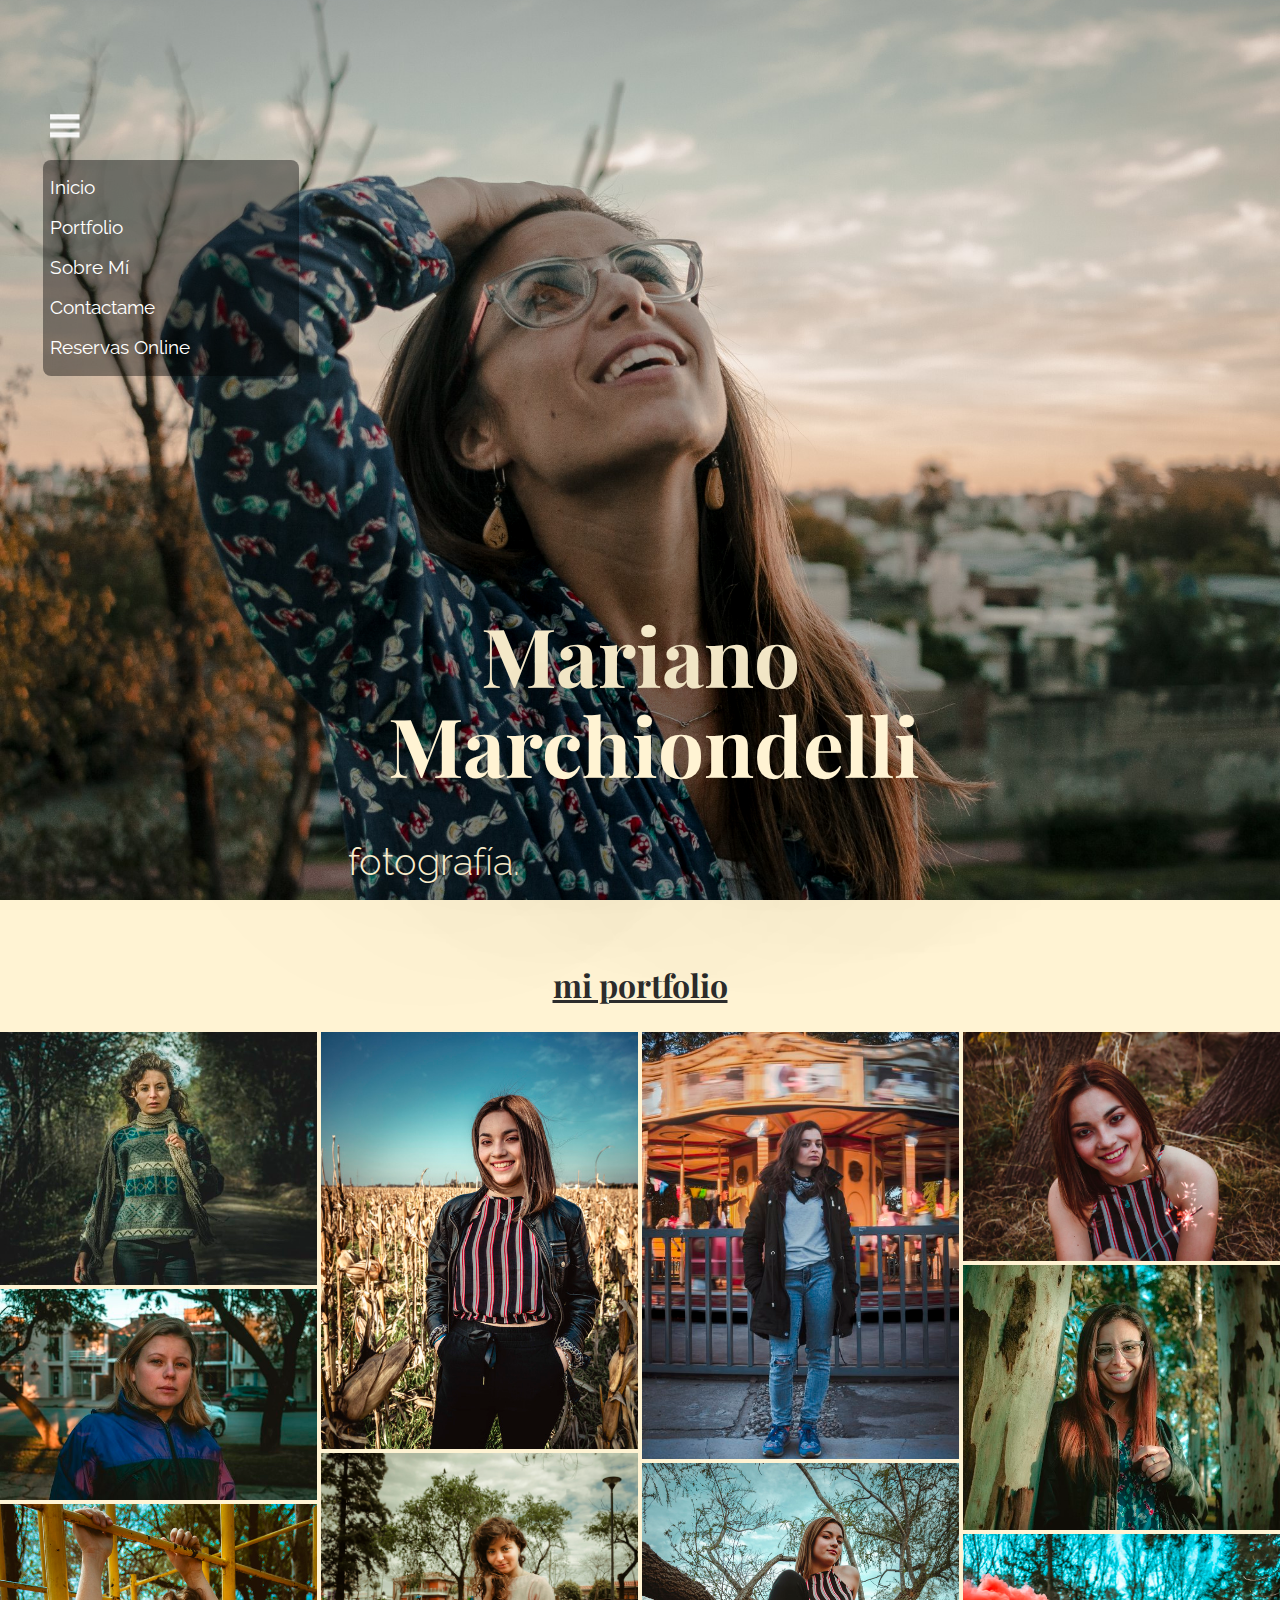
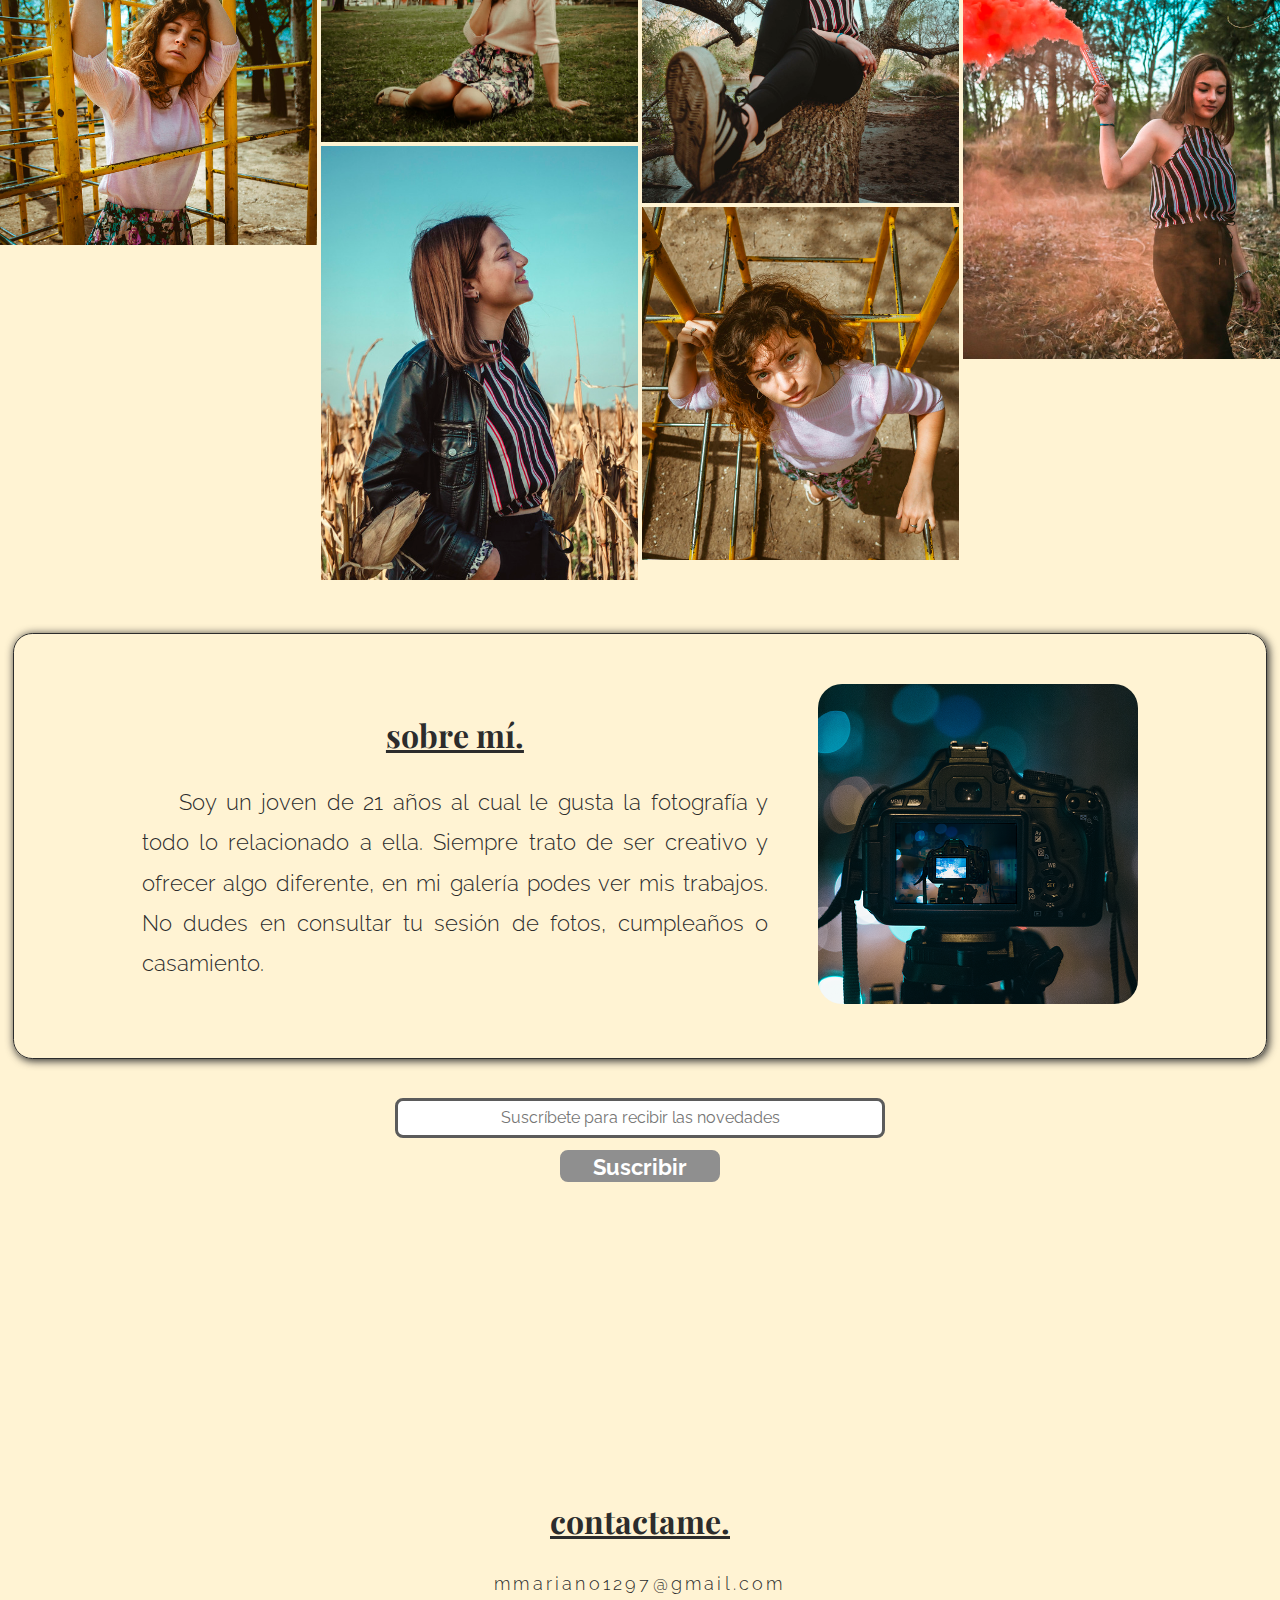
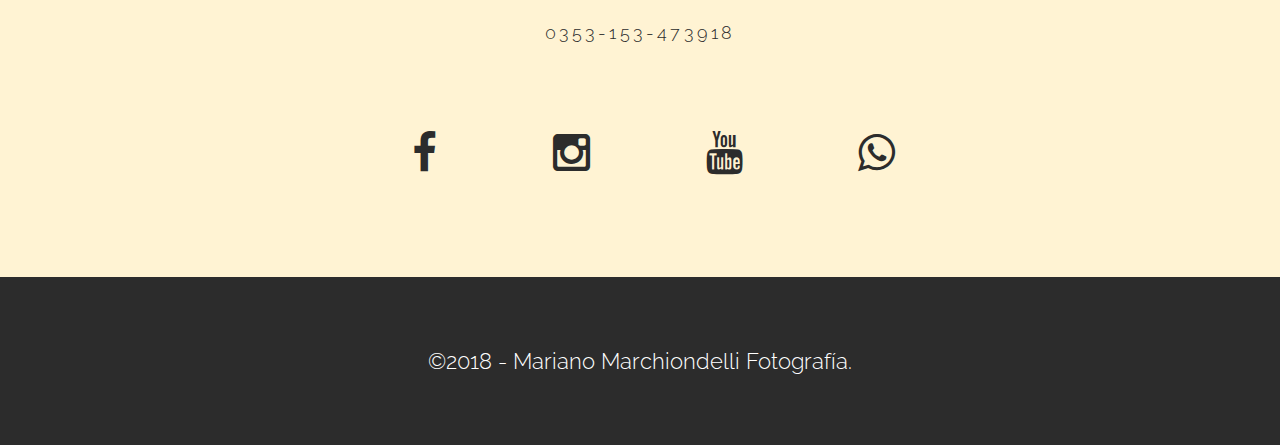
==== commit 2cb31b55: "api wspp & nav-bgColor" ====
--- a/index.html
+++ b/index.html
@@ -177,7 +177,7 @@
 				<li><a href="https://www.facebook.com/MarianoMarchiondelliFotografia/" target="_blank"><i class="fa fa-facebook"></i></a></li>
 				<li><a href="https://www.instagram.com/mariano.marchiondelli_ph/" target="_blank"><i class="fa fa-instagram"></i></a></li>
 				<li><a href="https://www.youtube.com/channel/UCw8gaTGyte3np53Ex9-0esQ/featured"><i class="fa fa-youtube"></i></a></li>
-				<li><a href="https://web.whatsapp.com/send?phone=5493533473918&text=Hola%2C%20quisiera%20consultarte%20por%20el%20servicio%20de%20fotografía"><i class="fa fa-whatsapp"></i></a></li>
+				<li><a href="https://api.whatsapp.com/send?phone=5493533473918&text=Hola%2C%20quisiera%20consultarte%20por%20el%20servicio%20de%20fotografía"><i class="fa fa-whatsapp"></i></a></li>
 			</ul>		
 		</footer>
 		<footer class="second">
--- a/css/nav.css
+++ b/css/nav.css
@@ -26,6 +26,9 @@
 	padding: 8px 0;
 	width: 20%;
 	z-index: 1000;
+	border-radius: .5rem;
+	background-color: rgb(0, 0, 0);/*Fallback Color*/
+	background-color: rgba(0, 0, 0, 0.4);
 }
 nav li {
 	width: 100%;
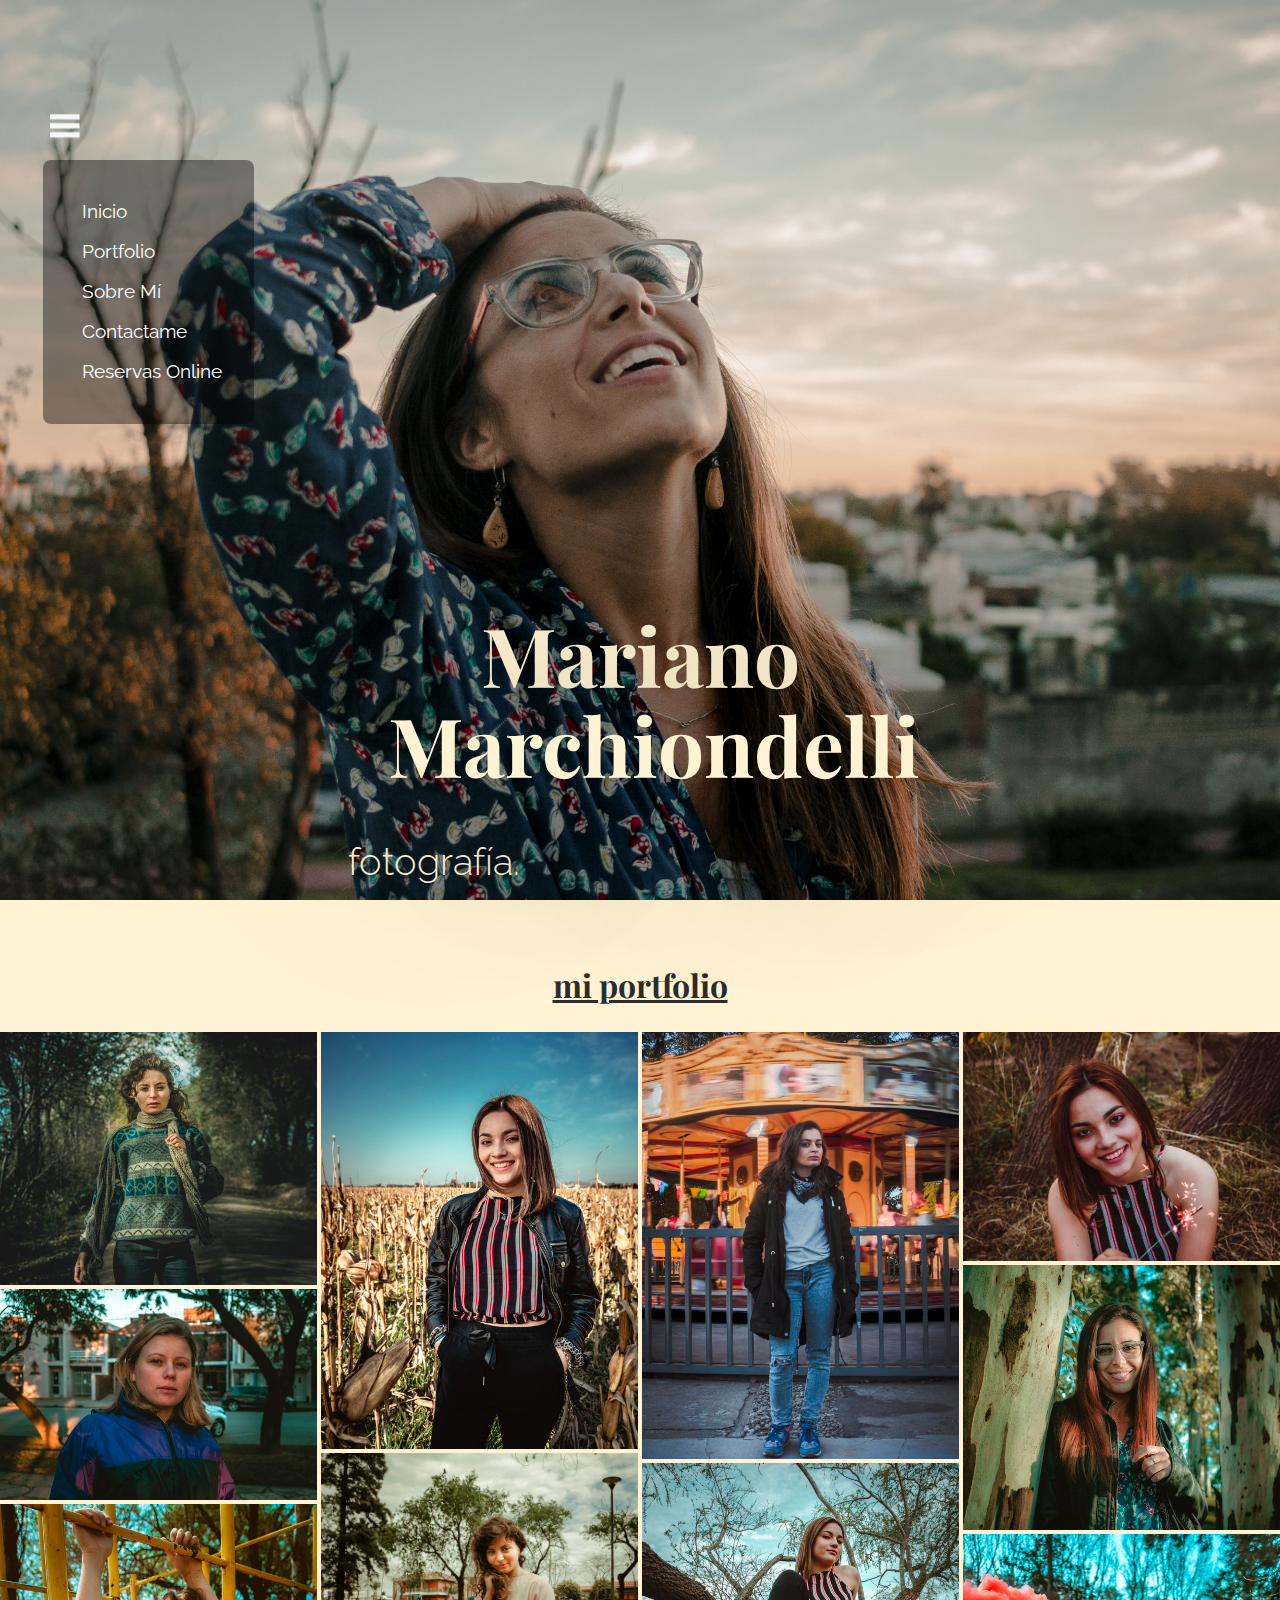
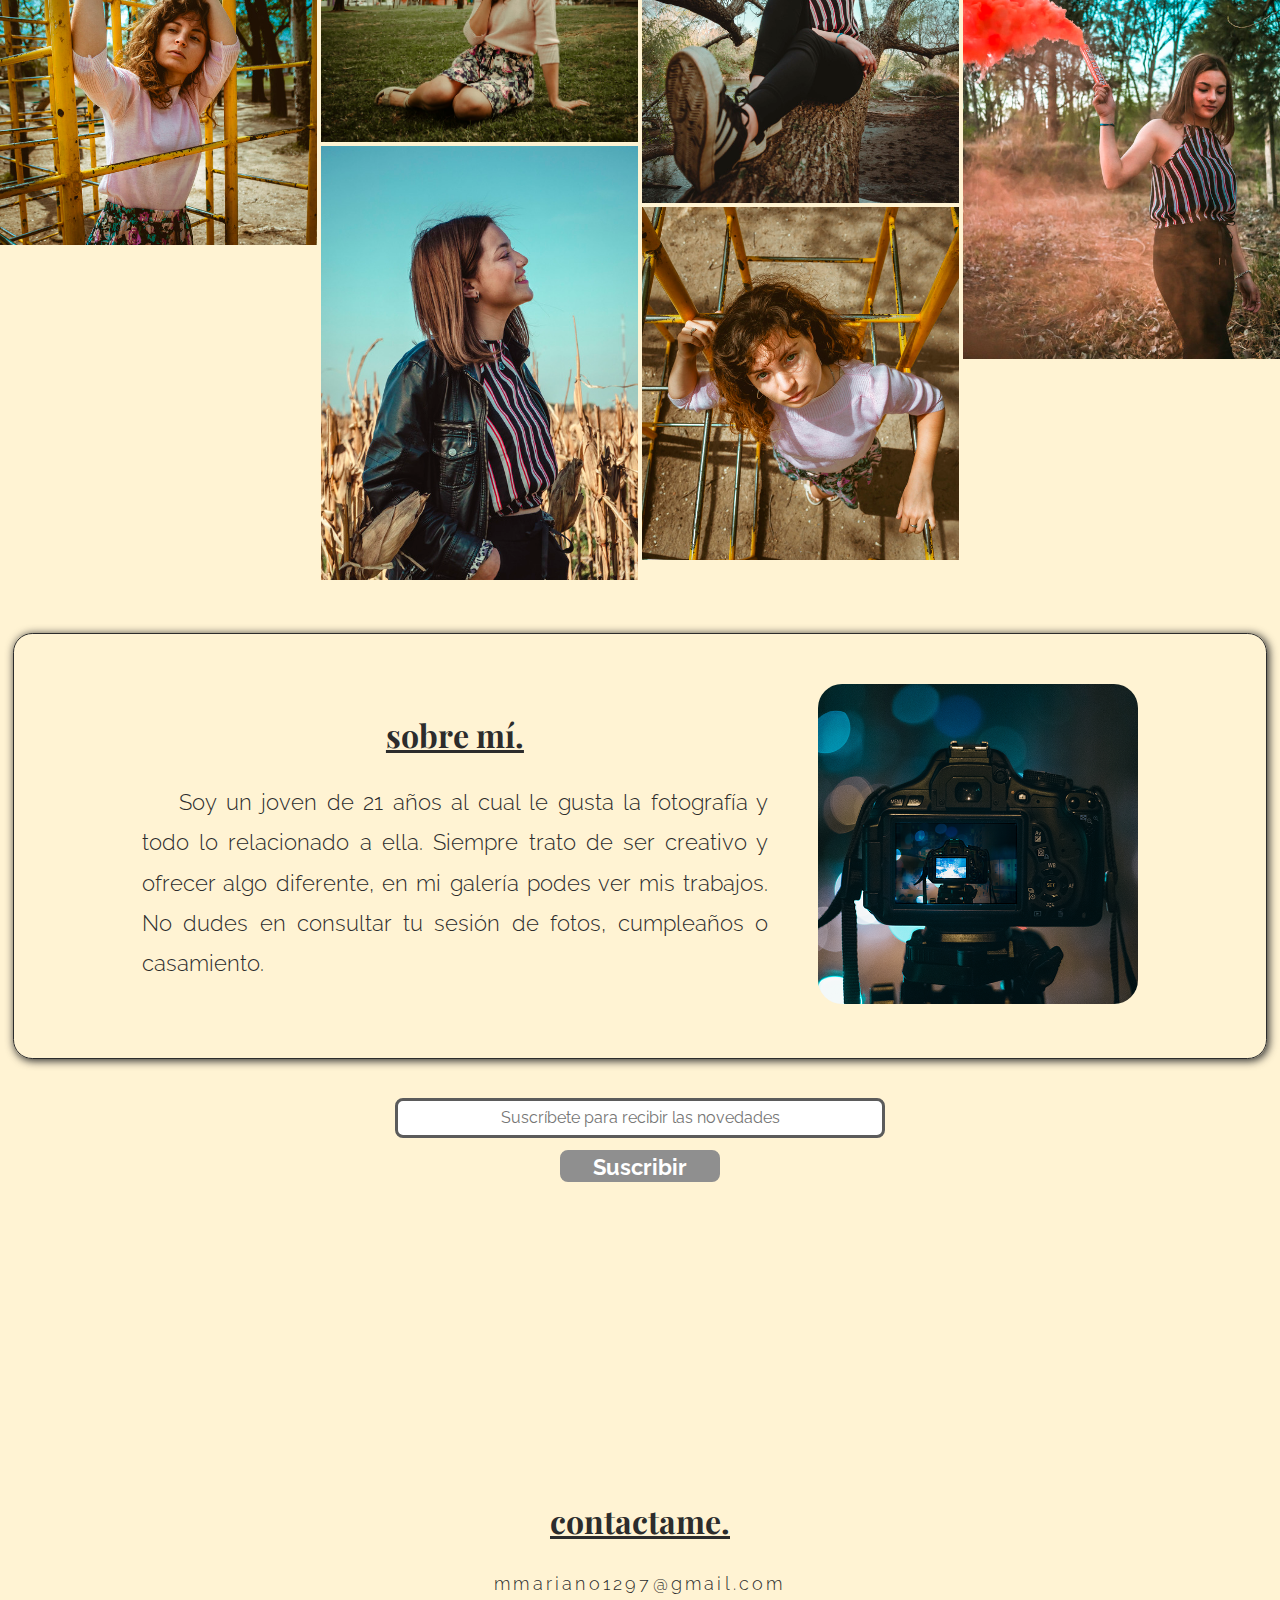
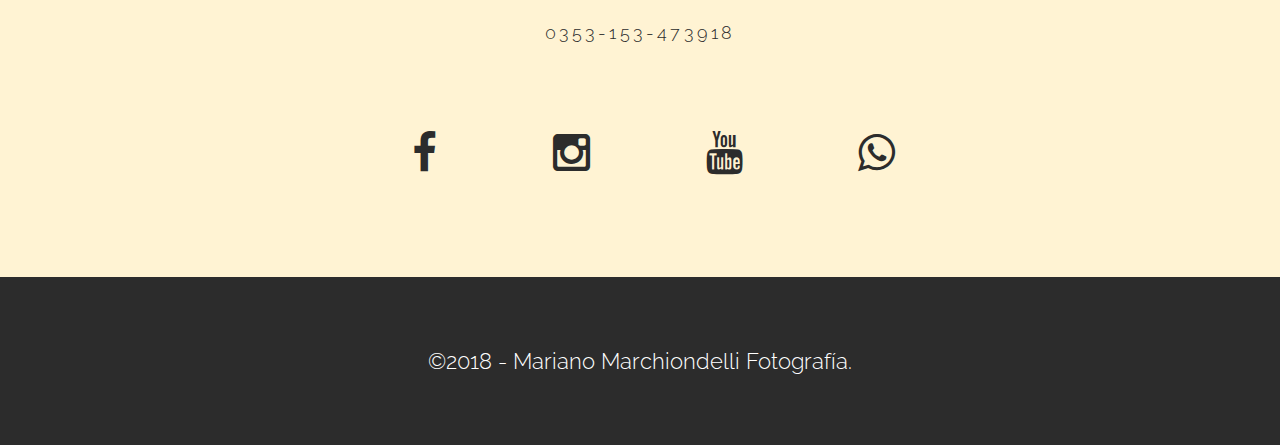
==== commit bf8a11d0: "vamos a dejarlo por acá.." ====
--- a/index.html
+++ b/index.html
@@ -8,6 +8,7 @@
 		<link rel="stylesheet" type="text/css" href="./css/style.css" />
 		<link rel="stylesheet" type="text/css" href="./css/nav.css" />		
 		<link rel="stylesheet" type="text/css" href="./css/footer.css" />		
+		<link rel="stylesheet" type="text/css" href="./css/reservations.css" />		
 		<link href="css/font-awesome.min.css" rel="stylesheet"/>
 		<link rel="shortcut icon" type="image/png" href="img/camera-icon.png"/>
 		</head>
--- a/css/style.css
+++ b/css/style.css
@@ -164,55 +164,6 @@
 p.center {
     text-align: center;
 }
-.service {
-    width: 25%;
-    margin: 0 auto;
-    border: .1em solid #2c2c2c;
-    padding: 1em;
-    font-size: 80%;
-    border-radius: 1.5em;
-    text-align: center;
-    align-self: flex-start;
-    background-color: #fff;
-    box-shadow: 0.05rem 0.05rem 0.05rem 0.05rem #2c2c2c;
-}
-.close-reserv {
-	position: absolute;
-    z-index: 2000;
-    top: -7%;
-    left: 100%;    
-}
-.fa-close:before {
-	font-size: 200%;
-    color: #FFFC;
-}
-h3.service-name {
-    font-size: 1.5rem;
-    font-weight: 300;
-    font-family: 'Raleway', serif;
-}
-.my-services {
-	width: 90%;
-	position: absolute;
-	top: 25%;
-	left: 5%;
-	z-index: 1000;
-    padding: 2rem 0;
-    border: .07rem solid #2c2c2c;
-    border-radius: 0.5rem;
-    background-color: #eeeeee;
-    box-shadow: 0.1rem 0.1rem 0.2rem 0.1rem #6c6b6b;
-    background-color: rgb(0, 0, 0);/*Fallback Color*/
-	background-color: rgba(0, 0, 0, 0.4);
-}
-button.lets-talk {
-    border-radius: 0.7rem;
-    padding: 7%;
-    color: #FFF;
-    background-color: #2c2c2c;
-    font-family: "Raleway", serif;
-    cursor: pointer;
-}
 .hidden {
 	display: none;
 }
@@ -232,9 +183,6 @@
 	.grid {
 		column-count: 2;
 	}
-	h3.service-name {
-	font-size: inherit;
-	}	
 	p {
 		font-size: 120%;
 	}
@@ -283,20 +231,5 @@
 	}
 	.one-third-port a img {
 		height: auto;
-	}
-	.my-services {
-		flex-direction: column;
-	}
-	.service {
-		width: auto;
-		margin: .5rem;
-	}
-	.fa-close {
-		align-self: center;
-		font-size: 300%;
-	}
-	.close-reserv {
-		top: -3%;
-    	left: 90%;
-    }
+	}	
 }--- a/css/nav.css
+++ b/css/nav.css
@@ -38,6 +38,8 @@
 nav:hover ul {
 	display: block;
 	position: absolute;
+	width: auto;
+    padding: 2.5%;
 }
 #menu-icon {
 	width: 30px;
--- a/css/reservations.css
+++ b/css/reservations.css
@@ -0,0 +1,74 @@
+.service {
+    width: 25%;
+    margin: 0 auto;
+    border: .1em solid #2c2c2c;
+    padding: 1em;
+    font-size: 80%;
+    border-radius: 1.5em;
+    text-align: center;
+    align-self: flex-start;
+    background-color: #fff;
+    box-shadow: 0.05rem 0.05rem 0.05rem 0.05rem #2c2c2c;
+}
+.close-reserv {
+	position: absolute;
+    z-index: 2000;
+    top: -7%;
+    left: 100%;    
+}
+.fa-close:before {
+	font-size: 200%;
+    color: #FFFC;
+}
+h3.service-name {
+    font-size: 1.5rem;
+    font-weight: 300;
+    font-family: 'Raleway', serif;
+}
+.my-services {
+	width: 90%;
+	position: absolute;
+	top: 25%;
+	left: 5%;
+	z-index: 1000;
+    padding: 2rem 0;
+    border: .07rem solid #2c2c2c;
+    border-radius: 0.5rem;
+    background-color: #eeeeee;
+    box-shadow: 0.1rem 0.1rem 0.2rem 0.1rem #6c6b6b;
+    background-color: rgb(0, 0, 0);/*Fallback Color*/
+	background-color: rgba(0, 0, 0, 0.4);
+}
+button.lets-talk {
+    border-radius: 0.7rem;
+    padding: 7%;
+    color: #FFF;
+    background-color: #2c2c2c;
+    font-family: "Raleway", serif;
+    cursor: pointer;
+}
+@media screen and (min-width: 481px) and (max-width: 800px) {
+
+    h3.service-name {
+    font-size: inherit;
+    }   
+}
+
+@media screen and (max-width: 480px) {
+
+    .my-services {
+        flex-direction: column;
+    }
+    .service {
+        width: auto;
+        margin: .5rem;
+    }
+    .fa-close {
+        align-self: center;
+        font-size: 300%;
+    }
+    .close-reserv {
+        top: -3%;
+        left: 90%;
+    }
+}